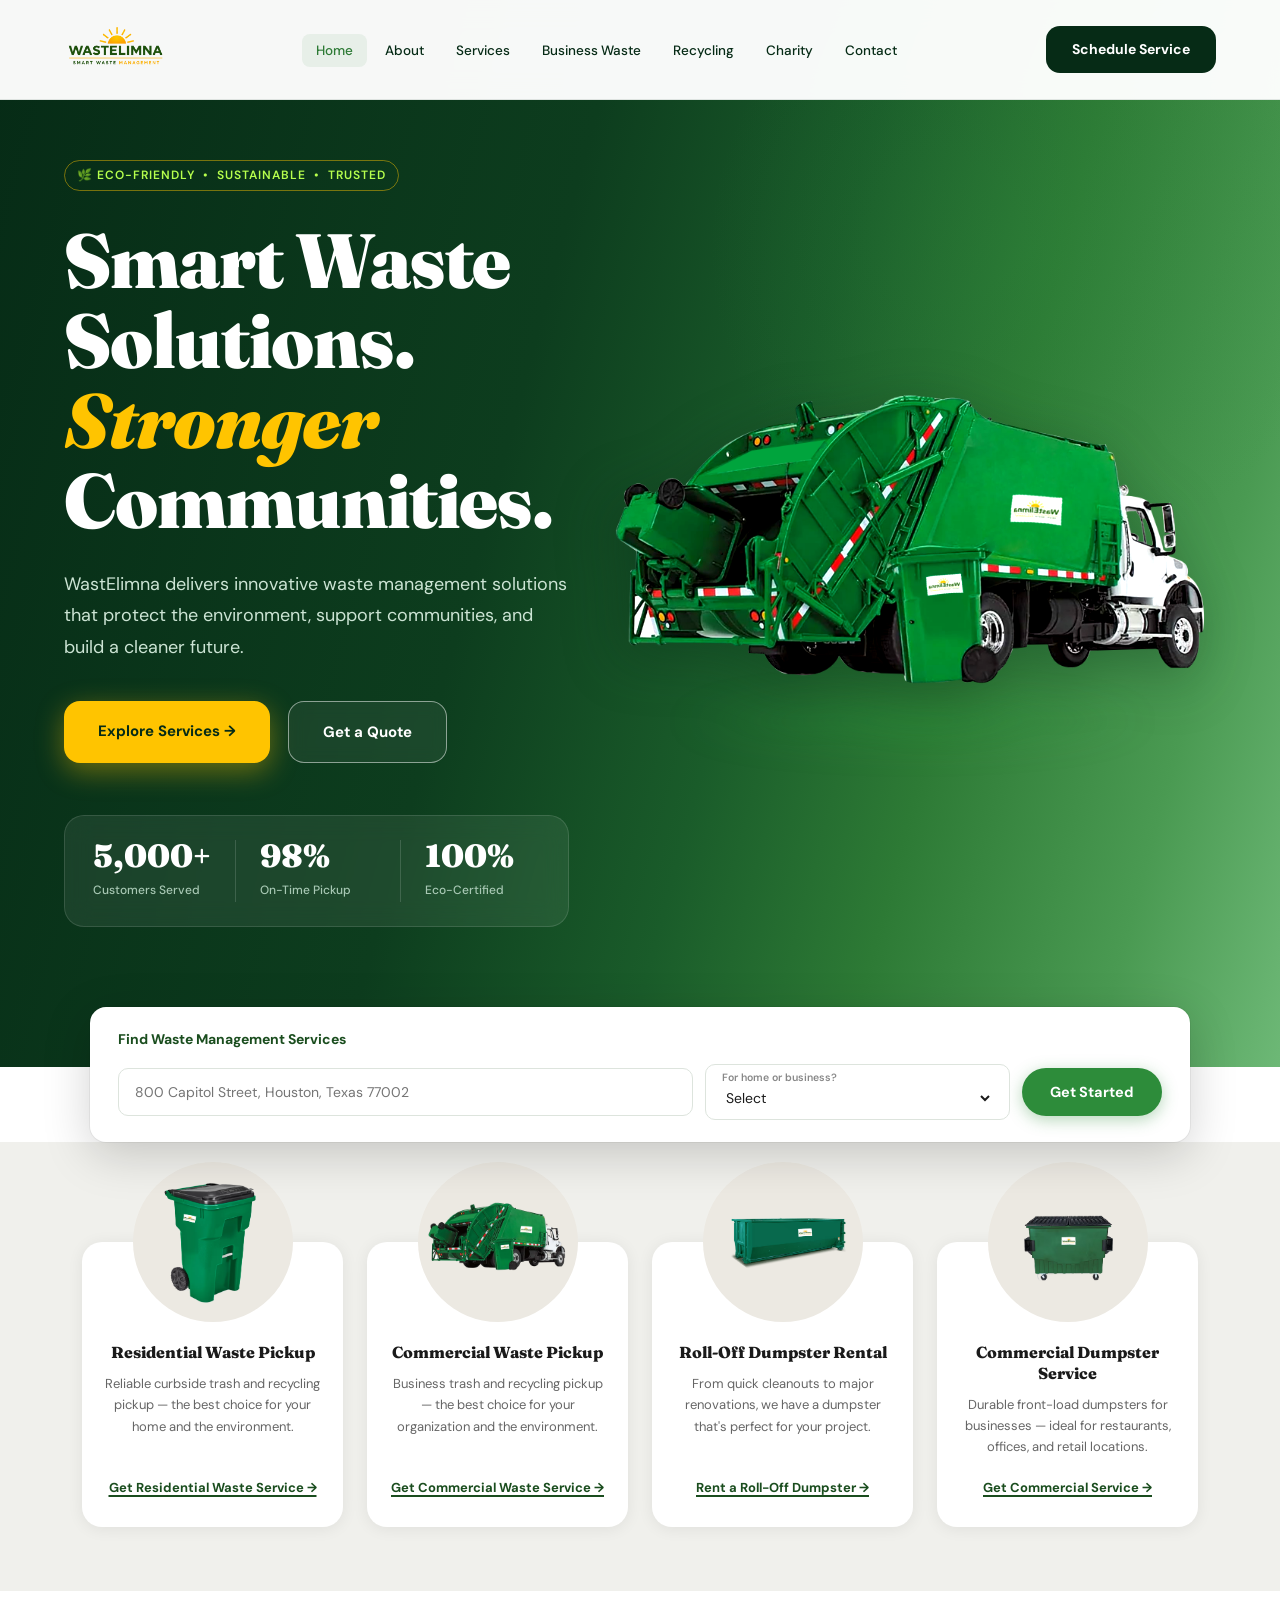
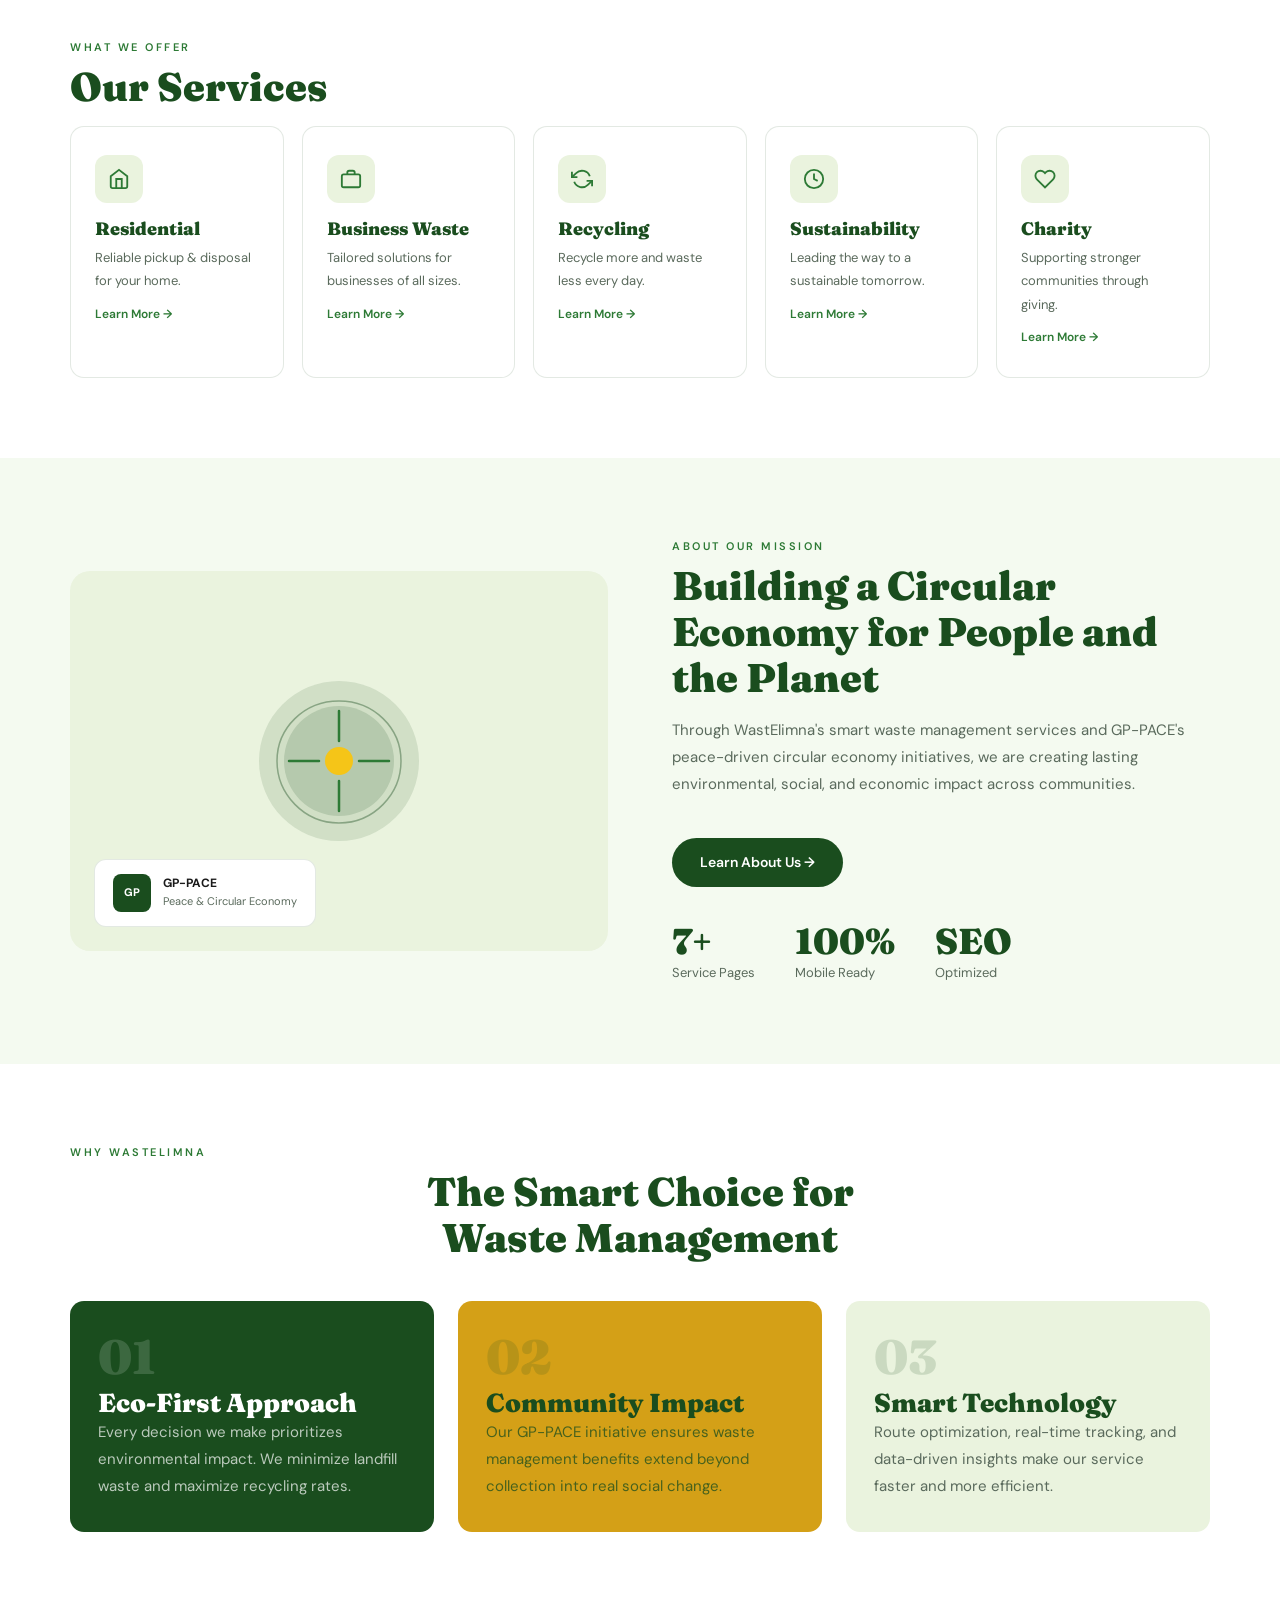
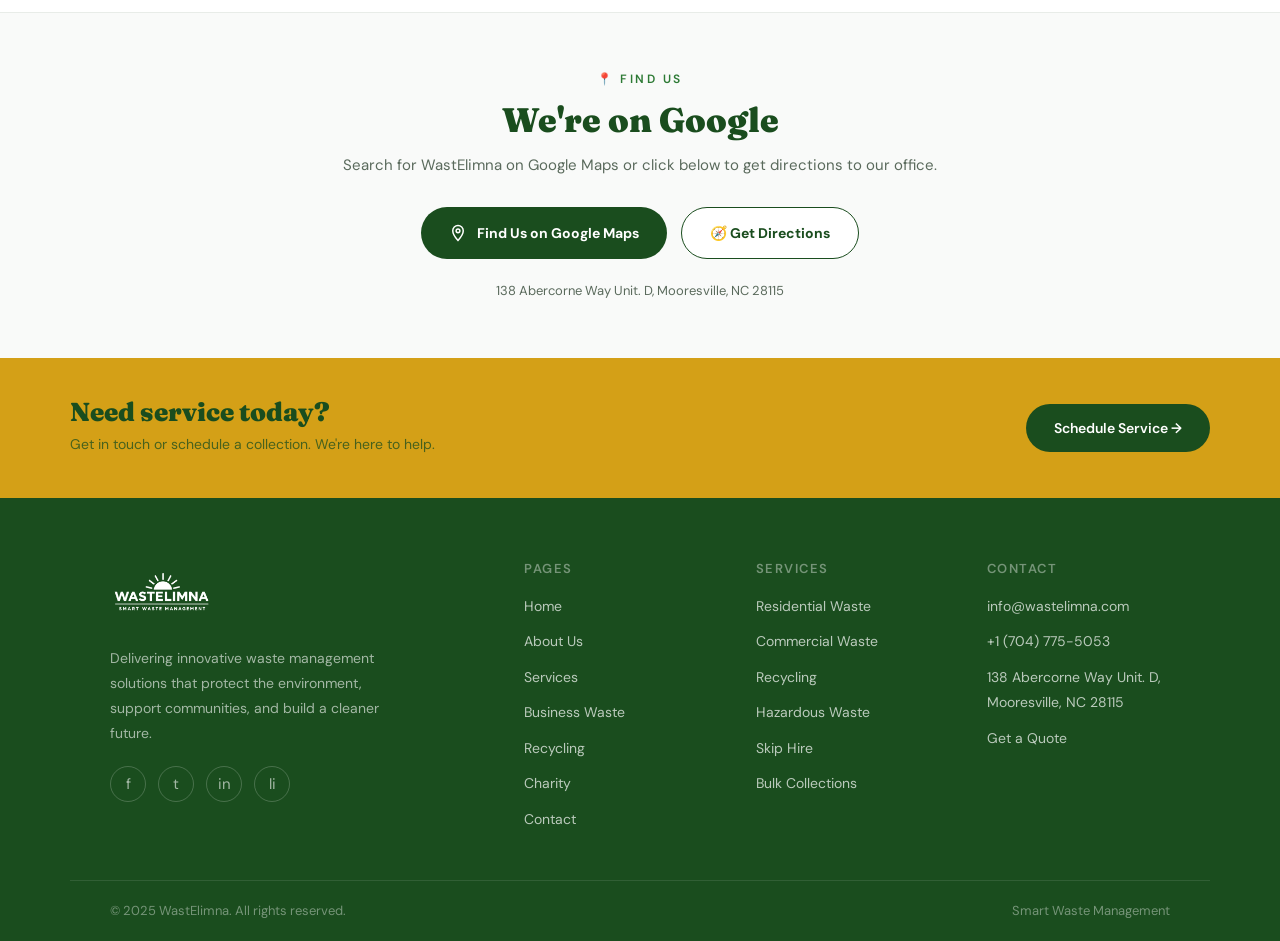
==== index.html @ a1548065 "Initial WastElimna website" ====
<!DOCTYPE html>
<html lang="en">
<head>
  <meta charset="UTF-8"/>
  <meta name="viewport" content="width=device-width, initial-scale=1.0"/>
  <title>WastElimna – Smart Waste Management | Mooresville, NC</title>
  <meta name="description" content="WastElimna provides professional waste management services in Mooresville, NC — residential pickup, commercial dumpsters, roll-off rentals, and recycling. Call +1 (704) 775-5053."/>
  <meta name="keywords" content="waste management Mooresville NC, dumpster rental Mooresville, recycling services NC, commercial waste pickup, WastElimna"/>
  <meta name="robots" content="index, follow"/>
  <link rel="canonical" href="https://wastelimna-usa.com/"/>

  <!-- Open Graph (Google + social sharing) -->
  <meta property="og:title" content="WastElimna – Smart Waste Management | Mooresville, NC"/>
  <meta property="og:description" content="Professional waste management, dumpster rental, and recycling services in Mooresville, NC. Contact us at +1 (704) 775-5053."/>
  <meta property="og:url" content="https://wastelimna-usa.com/"/>
  <meta property="og:type" content="website"/>
  <meta property="og:image" content="https://wastelimna-usa.com/WE.png"/>

  <!-- Local Business Structured Data -->
  <script type="application/ld+json">
  {
    "@context": "https://schema.org",
    "@type": "LocalBusiness",
    "name": "WastElimna",
    "description": "Smart waste management services including residential pickup, commercial dumpsters, roll-off rentals, and recycling in Mooresville, NC.",
    "url": "https://wastelimna-usa.com",
    "logo": "https://wastelimna-usa.com/WE.png",
    "image": "https://wastelimna-usa.com/WE.png",
    "telephone": "+17047755053",
    "email": "info@wastelimna.com",
    "address": {
      "@type": "PostalAddress",
      "streetAddress": "138 Abercorne Way Unit D",
      "addressLocality": "Mooresville",
      "addressRegion": "NC",
      "postalCode": "28115",
      "addressCountry": "US"
    },
    "geo": {
      "@type": "GeoCoordinates",
      "latitude": 35.5751,
      "longitude": -80.8673
    },
    "openingHoursSpecification": [
      { "@type": "OpeningHoursSpecification", "dayOfWeek": ["Monday","Tuesday","Wednesday","Thursday","Friday"], "opens": "08:00", "closes": "18:00" },
      { "@type": "OpeningHoursSpecification", "dayOfWeek": "Saturday", "opens": "09:00", "closes": "14:00" }
    ],
    "sameAs": [
      "https://wastelimna-usa.com"
    ]
  }
  </script>

  <link rel="icon" type="image/png" href="WE.png"/>
  <link rel="stylesheet" href="css/style.css"/>
  <link rel="preconnect" href="https://fonts.googleapis.com"/>
  <style>
    .services-grid { display: grid; grid-template-columns: repeat(5,1fr); gap: 18px; }
    .mission-img { background: var(--green-light); border-radius: 20px; min-height: 380px; display: flex; align-items: center; justify-content: center; position: relative; overflow: hidden; }
    .gp-badge { position: absolute; bottom: 24px; left: 24px; background: #fff; border: 1px solid var(--border); border-radius: 12px; padding: 14px 18px; display: flex; align-items: center; gap: 12px; }
    .gp-logo { width: 38px; height: 38px; background: var(--green); border-radius: 8px; display: flex; align-items: center; justify-content: center; color: #fff; font-size: 11px; font-weight: 800; }
    .why-grid { display: grid; grid-template-columns: repeat(3,1fr); gap: 24px; }
    .why-card { padding: 32px 28px; border-radius: var(--radius); }
    .why-card:nth-child(1) { background: var(--green); }
    .why-card:nth-child(2) { background: #d4a017; }
    .why-card:nth-child(3) { background: var(--green-light); }
    .why-card:nth-child(1) h3 { color: #fff; }
    .why-card:nth-child(1) p { color: rgba(255,255,255,0.7); }
    .why-card:nth-child(2) h3 { color: var(--green); }
    .why-card:nth-child(2) p { color: var(--green); opacity: 0.75; }
    .why-card:nth-child(3) h3 { color: var(--green); }
    .why-num { font-family: 'Fraunces', serif; font-size: 48px; font-weight: 900; opacity: 0.15; line-height: 1; margin-bottom: 8px; }
    .why-card:nth-child(1) .why-num { color: #fff; }
    .why-card:nth-child(2) .why-num { color: var(--green); }
    .why-card:nth-child(3) .why-num { color: var(--green); }
    @media(max-width:900px){ .services-grid{grid-template-columns:1fr 1fr} .why-grid{grid-template-columns:1fr} }

    /* ── Service Cards ── */
    .svc-carousel-section { background:#f0f0ec; padding: 100px 0 64px; }
    .svc-grid-wrap {
      display: grid;
      grid-template-columns: repeat(4, 1fr);
      gap: 24px;
      max-width: 1180px;
      margin: 0 auto;
      padding: 0 32px;
    }

    /* Card */
    .svc-card {
      background: #fff;
      border-radius: 20px;
      padding: 0 0 28px;
      box-shadow: 0 2px 16px rgba(0,0,0,0.07);
      display: flex; flex-direction: column; align-items: center;
      text-align: center;
      overflow: visible;
      position: relative;
      transition: transform .25s, box-shadow .25s;
    }
    .svc-card:hover {
      transform: translateY(-6px);
      box-shadow: 0 12px 36px rgba(0,0,0,0.12);
    }

    /* Beige circle — floats above the card */
    .svc-img-circle {
      width: 160px; height: 160px;
      border-radius: 50%;
      background: #ece9e2;
      display: flex; align-items: center; justify-content: center;
      margin: -80px auto 20px;
      flex-shrink: 0;
      overflow: hidden;
      position: relative;
      z-index: 2;
    }
    .svc-img-circle img {
      width: 88%; height: 88%;
      object-fit: contain;
    }

    /* Card text */
    .svc-card h3 {
      font-size: 16px; font-weight: 800;
      color: #1a1a1a;
      margin: 0 20px 10px;
      line-height: 1.3;
    }
    .svc-card p {
      font-size: 13px; color: #666;
      line-height: 1.65; margin: 0 20px 20px;
      flex: 1;
    }
    .svc-link {
      font-size: 13px; font-weight: 700;
      color: var(--green);
      text-decoration: underline;
      text-underline-offset: 3px;
      text-decoration-thickness: 1.5px;
    }
    .svc-link:hover { color: var(--green-mid); }

    @media(max-width:1024px){
      .svc-grid-wrap { grid-template-columns: repeat(2,1fr); }
    }
    @media(max-width:600px){
      .svc-grid-wrap {
        grid-template-columns: 1fr;
        padding: 0 16px;
        gap: 100px;        /* extra gap so circles don't overlap card above */
      }
      .svc-carousel-section { padding: 120px 0 64px; }
    }
  </style>
</head>
<body>

<div id="nav-placeholder"></div>

<!-- HERO -->
<section class="hero">

  <div class="hero-content">

    <!-- LEFT: text -->
    <div class="hero-text">
      <span class="badge">🌿 ECO-FRIENDLY &nbsp;•&nbsp; SUSTAINABLE &nbsp;•&nbsp; TRUSTED</span>

      <h1>
        Smart Waste<br>
        Solutions.<br>
        <span>Stronger</span><br>
        Communities.
      </h1>

      <p>WastElimna delivers innovative waste management solutions that protect the environment, support communities, and build a cleaner future.</p>

      <div class="hero-cta-btns">
        <a href="pages/services.html" class="hbtn hbtn-primary">Explore Services →</a>
        <a href="pages/contact.html" class="hbtn hbtn-secondary">Get a Quote</a>
      </div>

      <div class="stats">
        <div>
          <strong>5,000+</strong>
          <small>Customers Served</small>
        </div>
        <div>
          <strong>98%</strong>
          <small>On-Time Pickup</small>
        </div>
        <div>
          <strong>100%</strong>
          <small>Eco-Certified</small>
        </div>
      </div>
    </div>

    <!-- RIGHT: truck -->
    <div class="hero-image">
      <img src="images/orginalwast.png" alt="WastElimna Garbage Truck"/>
    </div>

  </div>

</section>

<!-- Find Services Bar — outside hero so it's never clipped -->
<div class="find-bar-wrap">
  <div class="find-bar">
    <p class="find-bar-title">Find Waste Management Services</p>
    <form class="find-bar-form" onsubmit="location.href='pages/contact.html';return false;">
      <input type="text" placeholder="800 Capitol Street, Houston, Texas 77002" class="find-bar-input"/>
      <div class="find-bar-select-wrap">
        <label class="find-bar-label">For home or business?</label>
        <select class="find-bar-select">
          <option value="">Select</option>
          <option>Residential Home</option>
          <option>Small Business</option>
          <option>Commercial / Industrial</option>
        </select>
      </div>
      <button type="submit" class="find-bar-btn">Get Started</button>
    </form>
  </div>
</div>

<!-- SERVICE CARDS -->
<section class="svc-carousel-section">
  <div class="svc-grid-wrap">

    <div class="svc-card">
      <div class="svc-img-circle">
        <img src="images/cart.png" alt="Residential Waste Cart"/>
      </div>
      <h3>Residential Waste Pickup</h3>
      <p>Reliable curbside trash and recycling pickup — the best choice for your home and the environment.</p>
      <a href="pages/services.html" class="svc-link">Get Residential Waste Service →</a>
    </div>

    <div class="svc-card">
      <div class="svc-img-circle">
        <img src="images/orginalwast.png" alt="Commercial Waste Truck"/>
      </div>
      <h3>Commercial Waste Pickup</h3>
      <p>Business trash and recycling pickup — the best choice for your organization and the environment.</p>
      <a href="pages/business.html" class="svc-link">Get Commercial Waste Service →</a>
    </div>

    <div class="svc-card">
      <div class="svc-img-circle">
        <img src="images/rolloff.png" alt="Roll-Off Dumpster"/>
      </div>
      <h3>Roll-Off Dumpster Rental</h3>
      <p>From quick cleanouts to major renovations, we have a dumpster that's perfect for your project.</p>
      <a href="pages/services.html" class="svc-link">Rent a Roll-Off Dumpster →</a>
    </div>

    <div class="svc-card">
      <div class="svc-img-circle">
        <img src="images/bin.png" alt="Commercial Dumpster"/>
      </div>
      <h3>Commercial Dumpster Service</h3>
      <p>Durable front-load dumpsters for businesses — ideal for restaurants, offices, and retail locations.</p>
      <a href="pages/business.html" class="svc-link">Get Commercial Service →</a>
    </div>

  </div>
</section>

<!-- SERVICES -->
<section class="section" style="padding-top:0;margin-top:48px">
  <div class="container">
    <span class="section-tag">What we offer</span>
    <h2 class="section-title">Our Services</h2>
    <div class="services-grid">
      <a href="pages/services.html" class="card fade-up" style="text-decoration:none;color:inherit">
        <div class="card-icon">
          <svg width="22" height="22" fill="none" stroke="currentColor" stroke-width="2" viewBox="0 0 24 24"><path d="M3 9l9-7 9 7v11a2 2 0 01-2 2H5a2 2 0 01-2-2z"/><path d="M9 22V12h6v10"/></svg>
        </div>
        <h4 style="color:var(--green);margin-bottom:6px">Residential</h4>
        <p style="font-size:13px">Reliable pickup & disposal for your home.</p>
        <span style="font-size:12px;font-weight:600;color:var(--green-mid);margin-top:12px;display:inline-block">Learn More →</span>
      </a>
      <a href="pages/business.html" class="card fade-up" style="text-decoration:none;color:inherit">
        <div class="card-icon">
          <svg width="22" height="22" fill="none" stroke="currentColor" stroke-width="2" viewBox="0 0 24 24"><rect x="2" y="7" width="20" height="14" rx="2"/><path d="M16 7V5a2 2 0 00-2-2h-4a2 2 0 00-2 2v2"/></svg>
        </div>
        <h4 style="color:var(--green);margin-bottom:6px">Business Waste</h4>
        <p style="font-size:13px">Tailored solutions for businesses of all sizes.</p>
        <span style="font-size:12px;font-weight:600;color:var(--green-mid);margin-top:12px;display:inline-block">Learn More →</span>
      </a>
      <a href="pages/recycling.html" class="card fade-up" style="text-decoration:none;color:inherit">
        <div class="card-icon">
          <svg width="22" height="22" fill="none" stroke="currentColor" stroke-width="2" viewBox="0 0 24 24"><polyline points="1 4 1 10 7 10"/><polyline points="23 20 23 14 17 14"/><path d="M20.49 9A9 9 0 005.64 5.64L1 10m22 4l-4.64 4.36A9 9 0 013.51 15"/></svg>
        </div>
        <h4 style="color:var(--green);margin-bottom:6px">Recycling</h4>
        <p style="font-size:13px">Recycle more and waste less every day.</p>
        <span style="font-size:12px;font-weight:600;color:var(--green-mid);margin-top:12px;display:inline-block">Learn More →</span>
      </a>
      <a href="pages/services.html" class="card fade-up" style="text-decoration:none;color:inherit">
        <div class="card-icon">
          <svg width="22" height="22" fill="none" stroke="currentColor" stroke-width="2" viewBox="0 0 24 24"><path d="M12 2a10 10 0 100 20A10 10 0 0012 2z"/><path d="M12 6v6l4 2"/></svg>
        </div>
        <h4 style="color:var(--green);margin-bottom:6px">Sustainability</h4>
        <p style="font-size:13px">Leading the way to a sustainable tomorrow.</p>
        <span style="font-size:12px;font-weight:600;color:var(--green-mid);margin-top:12px;display:inline-block">Learn More →</span>
      </a>
      <a href="pages/charity.html" class="card fade-up" style="text-decoration:none;color:inherit">
        <div class="card-icon">
          <svg width="22" height="22" fill="none" stroke="currentColor" stroke-width="2" viewBox="0 0 24 24"><path d="M20.84 4.61a5.5 5.5 0 00-7.78 0L12 5.67l-1.06-1.06a5.5 5.5 0 00-7.78 7.78l1.06 1.06L12 21.23l7.78-7.78 1.06-1.06a5.5 5.5 0 000-7.78z"/></svg>
        </div>
        <h4 style="color:var(--green);margin-bottom:6px">Charity</h4>
        <p style="font-size:13px">Supporting stronger communities through giving.</p>
        <span style="font-size:12px;font-weight:600;color:var(--green-mid);margin-top:12px;display:inline-block">Learn More →</span>
      </a>
    </div>
  </div>
</section>

<!-- MISSION -->
<section class="section" style="background:var(--green-pale)">
  <div class="container">
    <div class="grid-split">
      <div class="mission-img">
        <svg width="200" height="200" viewBox="0 0 200 200" fill="none">
          <circle cx="100" cy="100" r="80" fill="#1a4d1e" opacity="0.12"/>
          <circle cx="100" cy="100" r="55" fill="#1a4d1e" opacity="0.15"/>
          <path d="M100 40 C65 40 38 67 38 100 C38 133 65 162 100 162 C135 162 162 133 162 100 C162 67 135 40 100 40Z" fill="none" stroke="#1a4d1e" stroke-width="1.5" opacity="0.4"/>
          <circle cx="100" cy="100" r="14" fill="#f5c518"/>
          <path d="M100 50 L100 80 M100 120 L100 150 M50 100 L80 100 M120 100 L150 100" stroke="#2d7a35" stroke-width="2.5" stroke-linecap="round"/>
        </svg>
        <div class="gp-badge">
          <div class="gp-logo">GP</div>
          <div>
            <div style="font-size:12px;font-weight:700;color:var(--text)">GP-PACE</div>
            <div style="font-size:11px;color:var(--muted)">Peace & Circular Economy</div>
          </div>
        </div>
      </div>
      <div>
        <span class="section-tag">About our mission</span>
        <h2 class="section-title">Building a Circular Economy for People and the Planet</h2>
        <p class="section-desc">Through WastElimna's smart waste management services and GP-PACE's peace-driven circular economy initiatives, we are creating lasting environmental, social, and economic impact across communities.</p>
        <a href="pages/about.html" class="btn btn-dark">Learn About Us →</a>
        <div class="stats-row" style="margin-top:36px">
          <div class="stat-item"><div class="stat-num">7+</div><div class="stat-label">Service Pages</div></div>
          <div class="stat-item"><div class="stat-num">100%</div><div class="stat-label">Mobile Ready</div></div>
          <div class="stat-item"><div class="stat-num">SEO</div><div class="stat-label">Optimized</div></div>
        </div>
      </div>
    </div>
  </div>
</section>

<!-- WHY CHOOSE US -->
<section class="section">
  <div class="container">
    <span class="section-tag">Why WastElimna</span>
    <h2 class="section-title text-center" style="text-align:center;margin-bottom:40px">The Smart Choice for<br>Waste Management</h2>
    <div class="why-grid">
      <div class="why-card fade-up">
        <div class="why-num">01</div>
        <h3>Eco-First Approach</h3>
        <p>Every decision we make prioritizes environmental impact. We minimize landfill waste and maximize recycling rates.</p>
      </div>
      <div class="why-card fade-up">
        <div class="why-num">02</div>
        <h3>Community Impact</h3>
        <p>Our GP-PACE initiative ensures waste management benefits extend beyond collection into real social change.</p>
      </div>
      <div class="why-card fade-up">
        <div class="why-num">03</div>
        <h3>Smart Technology</h3>
        <p>Route optimization, real-time tracking, and data-driven insights make our service faster and more efficient.</p>
      </div>
    </div>
  </div>
</section>

<!-- ── Find Us on Google ── -->
<section style="background:#f9faf9;padding:56px 5%;text-align:center;border-top:1px solid rgba(26,77,30,0.08)">
  <div style="max-width:640px;margin:0 auto">
    <p style="font-size:12px;letter-spacing:2.5px;font-weight:600;color:#2d7a35;text-transform:uppercase;margin-bottom:10px">📍 Find Us</p>
    <h2 style="font-family:'Fraunces',serif;font-size:clamp(24px,4vw,34px);color:#1a4d1e;margin-bottom:12px">We're on Google</h2>
    <p style="font-size:15px;color:#5a6a5c;margin-bottom:28px">Search for WastElimna on Google Maps or click below to get directions to our office.</p>
    <div style="display:flex;gap:14px;justify-content:center;flex-wrap:wrap">
      <a href="https://www.google.com/maps/search/WastElimna+Mooresville+NC" target="_blank" rel="noopener"
         style="display:inline-flex;align-items:center;gap:10px;background:#1a4d1e;color:#fff;padding:14px 28px;border-radius:40px;font-size:14px;font-weight:700;text-decoration:none;transition:background 0.2s"
         onmouseover="this.style.background='#2d7a35'" onmouseout="this.style.background='#1a4d1e'">
        <svg width="18" height="18" viewBox="0 0 24 24" fill="none" stroke="currentColor" stroke-width="2"><path d="M12 2C8.13 2 5 5.13 5 9c0 5.25 7 13 7 13s7-7.75 7-13c0-3.87-3.13-7-7-7z"/><circle cx="12" cy="9" r="2.5"/></svg>
        Find Us on Google Maps
      </a>
      <a href="https://www.google.com/maps/dir/?api=1&destination=138+Abercorne+Way+Unit+D,+Mooresville,+NC+28115" target="_blank" rel="noopener"
         style="display:inline-flex;align-items:center;gap:10px;background:#fff;color:#1a4d1e;padding:14px 28px;border-radius:40px;font-size:14px;font-weight:700;text-decoration:none;border:1.5px solid #1a4d1e;transition:background 0.2s"
         onmouseover="this.style.background='#f0f7f0'" onmouseout="this.style.background='#fff'">
        🧭 Get Directions
      </a>
    </div>
    <p style="font-size:13px;color:#5a6a5c;margin-top:20px">138 Abercorne Way Unit. D, Mooresville, NC 28115</p>
  </div>
</section>

<div id="footer-placeholder"></div>
<script src="js/components.js"></script>
<script src="js/main.js"></script>
</body>
</html>
---- css/style.css ----
@import url('https://fonts.googleapis.com/css2?family=Fraunces:ital,wght@0,700;0,900;1,700&family=DM+Sans:wght@400;500;600&display=swap');

*, *::before, *::after { box-sizing: border-box; margin: 0; padding: 0; }

:root {
  --green: #1a4d1e;
  --green-mid: #2d7a35;
  --green-light: #eaf3de;
  --green-pale: #f4faf0;
  --yellow: #f5c518;
  --yellow-light: #faeeda;
  --yellow-dark: #c49a0e;
  --white: #ffffff;
  --text: #1a1a1a;
  --muted: #5a6a5c;
  --border: rgba(26,77,30,0.12);
  --radius: 14px;
  --radius-sm: 8px;
  --radius-pill: 40px;
  --shadow: 0 4px 24px rgba(26,77,30,0.10);
  --shadow-lg: 0 12px 48px rgba(26,77,30,0.15);
}

html { scroll-behavior: smooth; }
body { font-family: 'DM Sans', sans-serif; color: var(--text); background: #fff; line-height: 1.6; }

a { text-decoration: none; color: inherit; }
img { max-width: 100%; display: block; }
button { cursor: pointer; font-family: 'DM Sans', sans-serif; }

/* ─── TYPOGRAPHY ─── */
h1, h2, h3, h4 { font-family: 'Fraunces', serif; font-weight: 900; line-height: 1.15; }
h1 { font-size: clamp(36px, 5vw, 56px); }
h2 { font-size: clamp(28px, 4vw, 40px); }
h3 { font-size: clamp(20px, 3vw, 26px); }
h4 { font-size: 18px; }
p { font-size: 15px; line-height: 1.8; color: var(--muted); }

/* ─── BUTTONS ─── */
.btn { display: inline-flex; align-items: center; gap: 8px; padding: 13px 28px; border-radius: var(--radius-pill); font-size: 14px; font-weight: 600; border: none; transition: all 0.2s; }
.btn-primary { background: var(--yellow); color: var(--green); }
.btn-primary:hover { background: var(--yellow-dark); transform: translateY(-1px); }
.btn-dark { background: var(--green); color: #fff; }
.btn-dark:hover { background: #255228; transform: translateY(-1px); }
.btn-outline { background: transparent; color: #fff; border: 1.5px solid rgba(255,255,255,0.45); }
.btn-outline:hover { background: rgba(255,255,255,0.1); }
.btn-outline-green { background: transparent; color: var(--green); border: 1.5px solid var(--green); }
.btn-outline-green:hover { background: var(--green); color: #fff; }

/* ─── NAVIGATION ─── */
.navbar { position: absolute; top: 0; left: 0; right: 0; z-index: 100; background: rgba(255,255,255,0.97); backdrop-filter: blur(14px); border-bottom: 1px solid rgba(6,43,22,0.10); padding: 0 5%; display: flex; align-items: center; justify-content: space-between; height: 100px; }
.navbar .nav-links a { color: #062b16; }
.navbar .nav-links a:hover, .navbar .nav-links a.active { color: #2d7a35; background: rgba(45,122,53,0.08); }
.navbar .nav-cta { background: #062b16; color: #ffffff; padding: 12px 26px; font-size: 14px; font-weight: 700; border-radius: 14px; }
.nav-logo { display: flex; align-items: center; gap: 10px; }
.nav-logo svg { width: 40px; height: 40px; }
.nav-logo-text { display: flex; flex-direction: column; }
.nav-logo-text span:first-child { font-family: 'Fraunces', serif; font-size: 22px; font-weight: 900; color: var(--green); line-height: 1; }
.nav-logo-text span:last-child { font-size: 9px; letter-spacing: 2.5px; color: var(--green-mid); font-weight: 600; }
.nav-links { display: flex; align-items: center; gap: 4px; list-style: none; }
.nav-links a { padding: 8px 14px; border-radius: var(--radius-sm); font-size: 13.5px; font-weight: 500; color: var(--muted); transition: all 0.2s; }
.nav-links a:hover, .nav-links a.active { color: var(--green); background: var(--green-light); }
.nav-cta { background: var(--green); color: #fff; padding: 10px 22px; border-radius: var(--radius-pill); font-size: 13px; font-weight: 600; border: none; transition: all 0.2s; }
.nav-cta:hover { background: #255228; }
/* ─── HAMBURGER BUTTON ─── */
.hamburger {
  display: none;
  flex-direction: column;
  justify-content: center;
  gap: 5px;
  width: 44px;
  height: 44px;
  background: rgba(6,43,22,0.08);
  border: 1.5px solid rgba(6,43,22,0.20);
  border-radius: 10px;
  padding: 0 10px;
  cursor: pointer;
  transition: background 0.2s;
  z-index: 201;
  position: relative;
}
.hamburger:hover { background: rgba(6,43,22,0.15); }
.ham-bar {
  display: block;
  width: 100%;
  height: 2px;
  background: #062b16;
  border-radius: 2px;
  transition: transform 0.35s cubic-bezier(.77,0,.175,1), opacity 0.2s;
  transform-origin: center;
}
/* Animated X on open */
.hamburger.is-open .ham-bar:nth-child(1) { transform: translateY(7px) rotate(45deg); }
.hamburger.is-open .ham-bar:nth-child(2) { opacity: 0; transform: scaleX(0); }
.hamburger.is-open .ham-bar:nth-child(3) { transform: translateY(-7px) rotate(-45deg); }

/* ─── MOBILE DRAWER ─── */
.mobile-drawer {
  position: fixed;
  top: 0; right: 0;
  width: min(340px, 85vw);
  height: 100vh;
  background: #ffffff;
  z-index: 200;
  transform: translateX(100%);
  transition: transform 0.38s cubic-bezier(.77,0,.175,1);
  display: flex;
  flex-direction: column;
  overflow-y: auto;
}
.mobile-drawer.is-open { transform: translateX(0); }

.mobile-drawer-inner { padding: 28px 28px 40px; display: flex; flex-direction: column; gap: 0; min-height: 100%; }
.mobile-drawer-logo { padding-bottom: 16px; margin-bottom: 8px; }

.mobile-nav-links { list-style: none; padding: 8px 0; flex: 1; }
.mobile-nav-links li { border-bottom: none; }
.mobile-nav-links a {
  display: flex;
  align-items: center;
  padding: 13px 4px;
  font-size: 16px;
  font-weight: 600;
  color: #062b16;
  text-decoration: none;
  transition: color 0.2s, padding-left 0.2s;
  font-family: 'DM Sans', sans-serif;
}
.mobile-nav-links a:hover { color: #2d7a35; padding-left: 8px; }
.mobile-nav-links a, .mobile-nav-links a:visited, .mobile-nav-links a:active { text-decoration: none; }

.mobile-cta {
  display: block;
  margin: 24px 0 0;
  padding: 16px;
  background: #ffc400;
  color: #062b16;
  font-weight: 700;
  font-size: 15px;
  border-radius: 12px;
  text-align: center;
  letter-spacing: 0.3px;
  transition: background 0.2s, transform 0.2s;
}
.mobile-cta:hover { background: #ffcf2e; transform: translateY(-1px); }

.mobile-drawer-contact {
  margin-top: 24px;
  padding-top: 20px;
  border-top: 1px solid rgba(6,43,22,0.12);
  display: flex;
  flex-direction: column;
  gap: 10px;
}
.mobile-drawer-contact a {
  font-size: 13.5px;
  color: rgba(6,43,22,0.6);
  font-family: 'DM Sans', sans-serif;
  transition: color 0.2s;
}
.mobile-drawer-contact a:hover { color: #2d7a35; }

/* ─── MOBILE OVERLAY ─── */
.mobile-overlay {
  position: fixed;
  inset: 0;
  background: rgba(0,0,0,0.55);
  backdrop-filter: blur(2px);
  z-index: 199;
  opacity: 0;
  pointer-events: none;
  transition: opacity 0.35s ease;
}
.mobile-overlay.is-open { opacity: 1; pointer-events: auto; }

/* ─── SECTION HELPERS ─── */
.section { padding: 80px 40px; }
.section-sm { padding: 56px 40px; }
.container { max-width: 1140px; margin: 0 auto; }
.section-tag { font-size: 11px; letter-spacing: 2.5px; font-weight: 600; color: var(--green-mid); text-transform: uppercase; margin-bottom: 8px; display: block; }
.section-title { color: var(--green); margin-bottom: 16px; }
.section-desc { max-width: 560px; margin-bottom: 40px; }
.text-center { text-align: center; }
.text-center .section-desc { margin: 0 auto 40px; }

/* ══════════════════════════════════════════
   HERO  —  Full-viewport enterprise layout
   ══════════════════════════════════════════ */

.hero {
  min-height: 100vh;
  position: relative;
  padding: 160px 5% 140px;
  background: linear-gradient(105deg,
    #062b16 0%,
    #0d3d1e 40%,
    #1a5c2a 58%,
    #2d7a35 72%,
    #4a9a52 88%,
    #6db876 100%);
  overflow: hidden;
}

/* decorative radial glow top-right */
.hero::before {
  content: '';
  position: absolute;
  top: -100px; right: -100px;
  width: 700px; height: 700px;
  border-radius: 50%;
  background: radial-gradient(circle, rgba(45,140,60,0.22) 0%, transparent 65%);
  pointer-events: none;
}

.hero-content {
  display: grid;
  grid-template-columns: 1fr 1.2fr;
  align-items: center;
  gap: 40px;
  max-width: 1300px;
  margin: 0 auto;
}

/* ── Badge ── */
.badge {
  display: inline-block;
  padding: 12px 22px;
  border: 1px solid rgba(255,196,0,0.45);
  border-radius: 30px;
  color: #b6ff4d;
  font-size: 13px;
  font-weight: 700;
  letter-spacing: 1px;
  margin-bottom: 30px;
}

/* ── Headline ── */
.hero h1 {
  font-family: 'Fraunces', serif;
  font-size: clamp(48px, 6vw, 78px);
  line-height: 1.04;
  font-weight: 900;
  color: #ffffff;
  margin-bottom: 28px;
  letter-spacing: -1px;
}
.hero h1 span { color: #ffc400; font-style: italic; }

/* ── Description ── */
.hero-text > p {
  max-width: 520px;
  font-size: 18px;
  line-height: 1.75;
  color: #cce4d4;
  margin-bottom: 38px;
}

/* ── CTA Buttons ── */
.hero-cta-btns { display: flex; gap: 18px; margin-bottom: 52px; flex-wrap: wrap; }

.hbtn {
  padding: 18px 34px;
  border-radius: 16px;
  text-decoration: none;
  font-size: 15px;
  font-weight: 700;
  transition: all .2s;
  display: inline-block;
}
.hbtn-primary {
  background: #ffc400;
  color: #062b16;
  box-shadow: 0 8px 28px rgba(255,196,0,0.4);
}
.hbtn-primary:hover { background: #e6b000; transform: translateY(-2px); box-shadow: 0 14px 36px rgba(255,196,0,0.55); }
.hbtn-secondary {
  border: 1.5px solid rgba(255,255,255,0.5);
  color: #fff;
  background: rgba(255,255,255,0.06);
  backdrop-filter: blur(8px);
}
.hbtn-secondary:hover { background: rgba(255,255,255,0.13); border-color: #fff; }

/* ── Stats glass card ── */
.stats {
  display: flex;
  gap: 0;
  background: rgba(255,255,255,0.07);
  border: 1px solid rgba(255,255,255,0.12);
  padding: 24px 28px;
  border-radius: 20px;
  max-width: 560px;
  backdrop-filter: blur(12px);
}
.stats div {
  flex: 1;
  border-right: 1px solid rgba(255,255,255,0.15);
  padding: 0 24px 0 0;
  margin-right: 24px;
}
.stats div:last-child { border-right: none; padding-right: 0; margin-right: 0; }
.stats strong {
  display: block;
  font-family: 'Fraunces', serif;
  font-size: 32px;
  font-weight: 900;
  color: #fff;
  line-height: 1;
  margin-bottom: 4px;
}
.stats small { font-size: 12px; color: #a8c8b4; font-weight: 500; }

/* ── Truck image ── */
.hero-image {
  display: flex;
  align-items: flex-end;
  justify-content: center;
  position: relative;
}
.hero-image img {
  width: 100%;
  max-width: 900px;
  filter:
    brightness(1.05)
    contrast(1.15)
    saturate(1.20)
    drop-shadow(-8px 12px 28px rgba(6,43,22,0.35));
  position: relative;
  z-index: 2;
  transform: translateY(20px);
}
/* subtle glow halo behind truck */
.hero-image::after {
  content: '';
  position: absolute;
  bottom: 20px; left: 10%; right: 10%; height: 60px;
  background: radial-gradient(ellipse, rgba(40,160,60,0.3) 0%, transparent 70%);
  border-radius: 50%;
  filter: blur(16px);
  z-index: 1;
}

/* ── Find Services Bar ── */
.find-bar-wrap {
  position: relative;
  z-index: 20;
  max-width: 1100px;
  width: 88%;
  margin: -60px auto 0;
}
.find-bar {
  background: #fff;
  border-radius: 16px;
  padding: 20px 28px 22px;
  box-shadow: 0 12px 48px rgba(0,0,0,0.18), 0 0 0 1px rgba(0,0,0,0.05);
}
.find-bar-title {
  font-size: 14px;
  font-weight: 700;
  color: #1a4d1e;
  margin-bottom: 12px;
}
.find-bar-form {
  display: flex;
  align-items: center;
  gap: 12px;
}
.find-bar-input {
  flex: 2;
  border: 1.5px solid #dde4dd;
  border-radius: 10px;
  padding: 14px 16px;
  font-size: 14px;
  font-family: 'DM Sans', sans-serif;
  color: #333;
  outline: none;
  transition: border-color .2s, box-shadow .2s;
  background: #fff;
  min-width: 0;
}
.find-bar-input:focus {
  border-color: #1a4d1e;
  box-shadow: 0 0 0 3px rgba(26,77,30,0.08);
}
.find-bar-select-wrap {
  flex: 1;
  position: relative;
  border: 1.5px solid #dde4dd;
  border-radius: 10px;
  padding: 8px 16px 8px;
  background: #fff;
  min-width: 0;
  transition: border-color .2s, box-shadow .2s;
}
.find-bar-select-wrap:focus-within {
  border-color: #1a4d1e;
  box-shadow: 0 0 0 3px rgba(26,77,30,0.08);
}
.find-bar-label {
  display: block;
  font-size: 10.5px;
  color: #888;
  font-weight: 600;
  margin-bottom: 2px;
  line-height: 1;
  white-space: nowrap;
}
.find-bar-select {
  width: 100%;
  border: none;
  background: transparent;
  font-size: 14px;
  font-family: 'DM Sans', sans-serif;
  color: #1a1a1a;
  outline: none;
  cursor: pointer;
  padding: 0;
  appearance: auto;
}
.find-bar-btn {
  background: #2d8c3a;
  color: #fff;
  border: none;
  border-radius: 50px;
  padding: 15px 28px;
  font-size: 14.5px;
  font-weight: 700;
  font-family: 'DM Sans', sans-serif;
  cursor: pointer;
  white-space: nowrap;
  box-shadow: 0 4px 16px rgba(45,140,58,0.35);
  transition: background .2s, transform .15s, box-shadow .2s;
  flex-shrink: 0;
}
.find-bar-btn:hover {
  background: #1a6e28;
  transform: translateY(-1px);
  box-shadow: 0 6px 22px rgba(45,140,58,0.45);
}

/* ─── SEARCH BAR ─── */
.search-wrap { background: #fff; padding: 0 40px; }
.search-bar { max-width: 1140px; margin: 0 auto; background: #fff; border: 1px solid var(--border); border-radius: var(--radius); padding: 20px 24px; box-shadow: var(--shadow); display: flex; gap: 12px; align-items: center; transform: translateY(-50%); }
.search-bar input, .search-bar select { border: 1px solid var(--border); border-radius: var(--radius-sm); padding: 11px 14px; font-size: 13.5px; font-family: 'DM Sans', sans-serif; color: var(--text); outline: none; transition: border-color 0.2s; }
.search-bar input { flex: 1; }
.search-bar input:focus, .search-bar select:focus { border-color: var(--green-mid); }
.search-bar .btn-dark { padding: 11px 24px; border-radius: var(--radius-sm); font-size: 13.5px; }

/* ─── CARDS ─── */
.card { background: #fff; border: 1px solid var(--border); border-radius: var(--radius); padding: 28px 24px; transition: all 0.25s; }
.card:hover { border-color: var(--green-mid); box-shadow: var(--shadow); transform: translateY(-3px); }
.card-icon { width: 48px; height: 48px; border-radius: 12px; background: var(--green-light); display: flex; align-items: center; justify-content: center; margin-bottom: 16px; font-size: 22px; color: var(--green-mid); }

/* ─── GRID LAYOUTS ─── */
.grid-2 { display: grid; grid-template-columns: repeat(2, 1fr); gap: 24px; }
.grid-3 { display: grid; grid-template-columns: repeat(3, 1fr); gap: 24px; }
.grid-4 { display: grid; grid-template-columns: repeat(4, 1fr); gap: 20px; }
.grid-5 { display: grid; grid-template-columns: repeat(5, 1fr); gap: 18px; }
.grid-split { display: grid; grid-template-columns: 1fr 1fr; gap: 64px; align-items: center; }

/* ─── MISSION / INFO BLOCKS ─── */
.info-block { background: var(--green-pale); border-radius: 20px; padding: 48px; }
.info-block.dark { background: var(--green); color: #fff; }
.info-block.dark h2, .info-block.dark h3 { color: #fff; }
.info-block.dark p { color: rgba(255,255,255,0.75); }

/* ─── STATS ─── */
.stats-row { display: flex; gap: 40px; margin-top: 32px; }
.stat-item .stat-num { font-family: 'Fraunces', serif; font-size: 36px; font-weight: 900; color: var(--green); line-height: 1; }
.stat-item .stat-label { font-size: 13px; color: var(--muted); margin-top: 4px; }
.info-block.dark .stat-num { color: var(--yellow); }
.info-block.dark .stat-label { color: rgba(255,255,255,0.6); }

/* ─── TAGS / BADGES ─── */
.badge { display: inline-flex; align-items: center; gap: 6px; padding: 5px 12px; border-radius: var(--radius-pill); font-size: 12px; font-weight: 600; }
.badge-green { background: var(--green-light); color: var(--green); }
.badge-yellow { background: var(--yellow-light); color: var(--yellow-dark); }
.badge-white { background: rgba(255,255,255,0.15); color: #fff; }

/* ─── PAGE HERO (inner pages) ─── */
.page-hero { background: var(--green); padding: 64px 40px; }
.page-hero-inner { max-width: 1140px; margin: 0 auto; }
.page-hero h1 { color: #fff; margin-bottom: 14px; }
.page-hero p { color: rgba(255,255,255,0.75); max-width: 560px; font-size: 16px; }
.breadcrumb { display: flex; align-items: center; gap: 8px; font-size: 13px; color: rgba(255,255,255,0.55); margin-bottom: 20px; }
.breadcrumb a { color: var(--yellow); }
.breadcrumb span { opacity: 0.5; }

/* ─── CONTACT FORM ─── */
.form-group { margin-bottom: 20px; }
.form-group label { display: block; font-size: 13px; font-weight: 600; color: var(--text); margin-bottom: 7px; }
.form-group input, .form-group select, .form-group textarea { width: 100%; border: 1px solid var(--border); border-radius: var(--radius-sm); padding: 12px 16px; font-size: 14px; font-family: 'DM Sans', sans-serif; color: var(--text); outline: none; transition: border-color 0.2s; background: #fff; }
.form-group input:focus, .form-group select:focus, .form-group textarea:focus { border-color: var(--green-mid); box-shadow: 0 0 0 3px rgba(45,122,53,0.1); }
.form-group textarea { resize: vertical; min-height: 120px; }

/* ─── MAP PLACEHOLDER ─── */
.map-placeholder { background: var(--green-light); border-radius: var(--radius); height: 320px; display: flex; align-items: center; justify-content: center; color: var(--green-mid); font-size: 14px; font-weight: 500; border: 1px solid var(--border); }

/* ─── FOOTER ─── */
.footer { background: var(--green); color: rgba(255,255,255,0.75); }
.footer-main { display: grid; grid-template-columns: 2fr 1fr 1fr 1fr; gap: 48px; max-width: 1140px; margin: 0 auto; padding: 64px 40px 48px; }
.footer-brand p { font-size: 14px; line-height: 1.8; margin-top: 16px; color: rgba(255,255,255,0.6); max-width: 280px; }
.footer-col h4 { font-family: 'DM Sans', sans-serif; font-size: 13px; font-weight: 600; letter-spacing: 1.5px; text-transform: uppercase; color: rgba(255,255,255,0.4); margin-bottom: 16px; }
.footer-col ul { list-style: none; display: flex; flex-direction: column; gap: 10px; }
.footer-col ul a { font-size: 14px; color: rgba(255,255,255,0.7); transition: color 0.2s; }
.footer-col ul a:hover { color: var(--yellow); }
.footer-bottom { border-top: 1px solid rgba(255,255,255,0.1); max-width: 1140px; margin: 0 auto; padding: 20px 40px; display: flex; justify-content: space-between; align-items: center; font-size: 13px; color: rgba(255,255,255,0.4); }
.footer-social { display: flex; gap: 12px; }
.footer-social a { width: 36px; height: 36px; border-radius: 50%; border: 1px solid rgba(255,255,255,0.2); display: flex; align-items: center; justify-content: center; color: rgba(255,255,255,0.6); font-size: 15px; transition: all 0.2s; }
.footer-social a:hover { background: var(--yellow); color: var(--green); border-color: var(--yellow); }

/* ─── FOOTER CTA STRIP ─── */
.cta-strip { background: #d4a017; padding: 40px; display: flex; align-items: center; justify-content: space-between; gap: 24px; }
.cta-strip-inner { max-width: 1140px; margin: 0 auto; width: 100%; display: flex; align-items: center; justify-content: space-between; gap: 24px; }
.cta-strip h3 { font-family: 'Fraunces', serif; font-size: 26px; color: var(--green); }
.cta-strip p { color: var(--green); opacity: 0.75; font-size: 14px; margin-top: 4px; }

/* ─── RESPONSIVE ─── */
@media (max-width: 900px) {
  .navbar { padding: 0 20px; }
  .nav-links, .nav-cta { display: none; }
  .hamburger { display: flex; }

  .hero { padding: 100px 5% 60px; }
  .hero-content { grid-template-columns: 1fr; }
  .hero-image {
    display: flex;
    justify-content: center;
    margin-top: 24px;
    order: 2;
  }
  .hero-image img {
    max-width: 100%;
    width: 90vw;
    transform: none;
  }
  .hero-text { order: 1; }
  .hero h1 { font-size: 38px; }
  .stats { flex-direction: column; gap: 16px; }
  .stats div { border-right: none; border-bottom: 1px solid rgba(255,255,255,0.15); padding: 0 0 16px; margin: 0 0 16px; }
  .stats div:last-child { border-bottom: none; padding-bottom: 0; margin-bottom: 0; }
  .quote-box { position: relative; right: auto; bottom: auto; width: 100%; margin-top: 32px; }
  .quote-box form { flex-direction: column; }
  .section, .section-sm { padding: 56px 20px; }
  .page-hero { padding: 48px 20px; }
  .grid-2, .grid-3, .grid-4, .grid-5 { grid-template-columns: 1fr; }
  .grid-split { grid-template-columns: 1fr; gap: 32px; }
  .footer-main { grid-template-columns: 1fr 1fr; gap: 32px; padding: 48px 20px 32px; }
  .footer-bottom { padding: 20px; flex-direction: column; gap: 12px; text-align: center; }
  .search-bar { flex-direction: column; }
  .search-wrap { padding: 0 20px; }
  .cta-strip { padding: 32px 20px; }
  .cta-strip-inner { flex-direction: column; text-align: center; }
  .stats-row { flex-wrap: wrap; gap: 24px; }
}
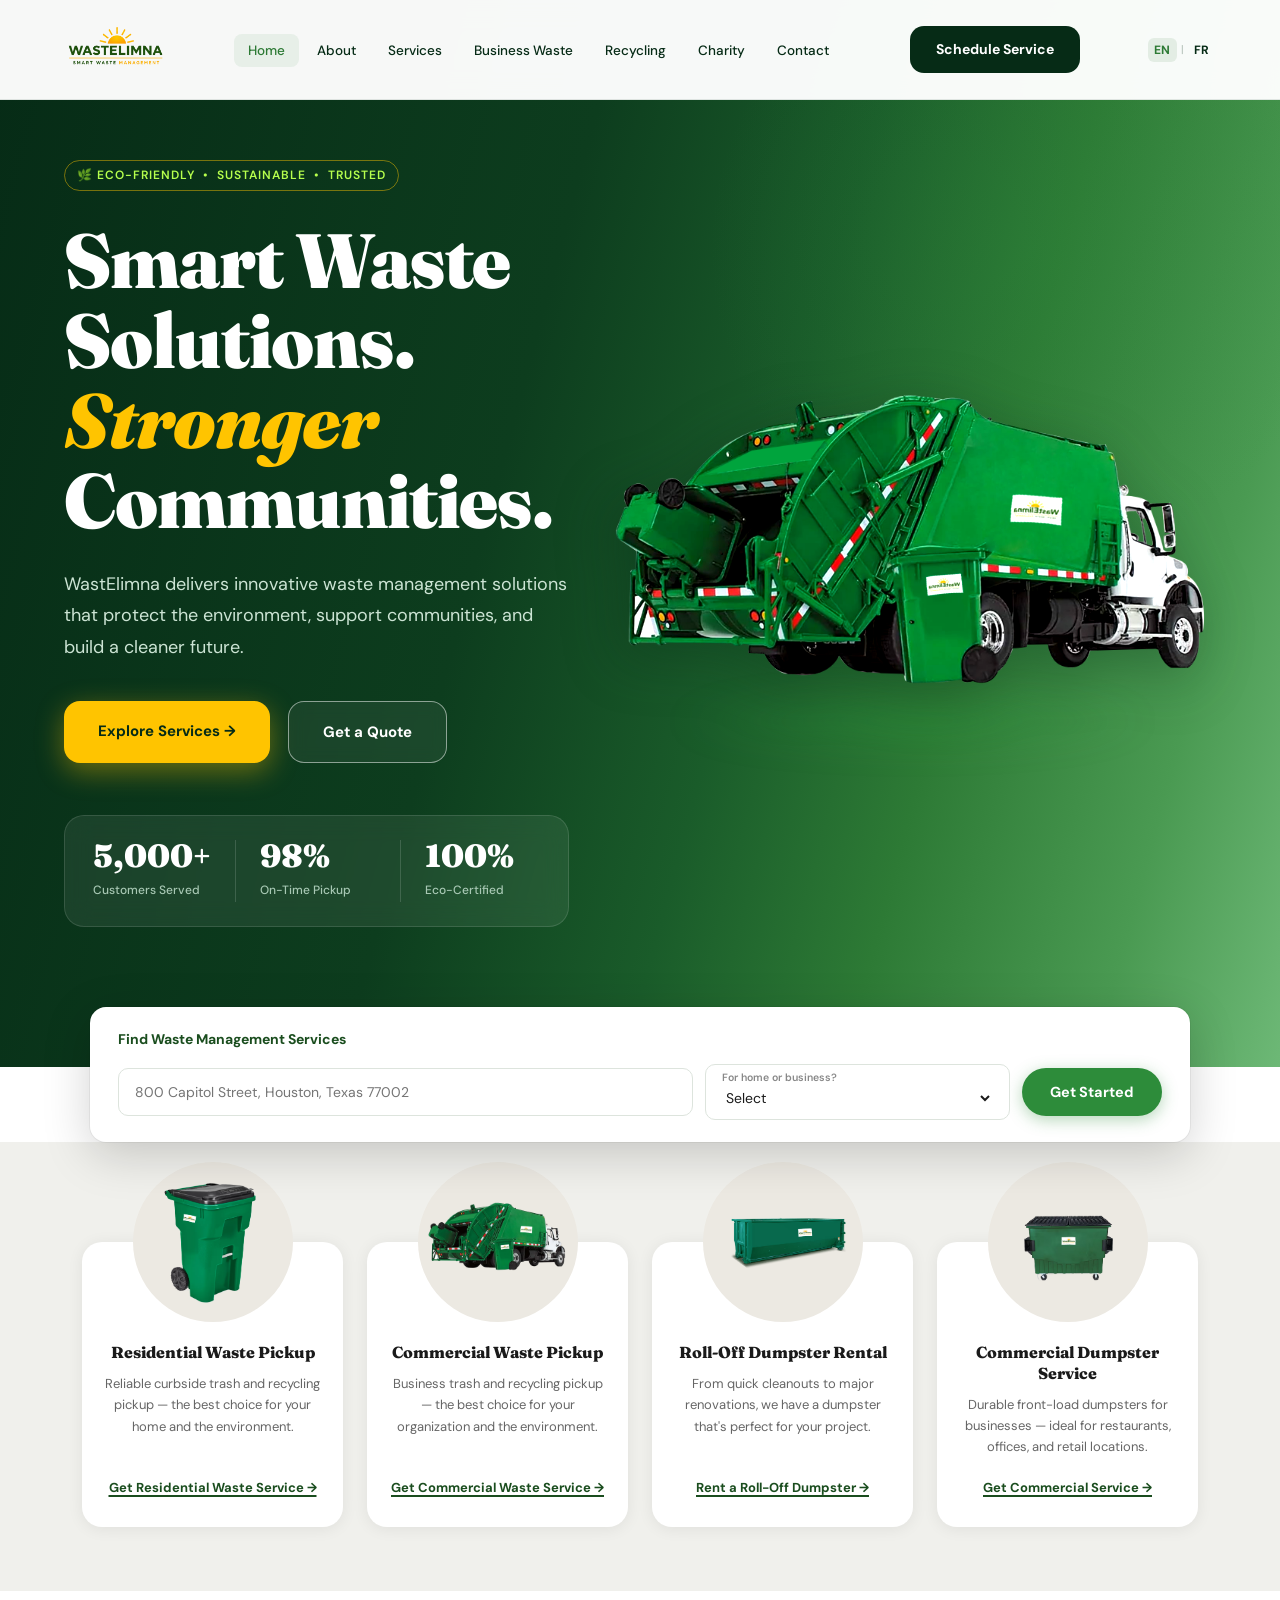
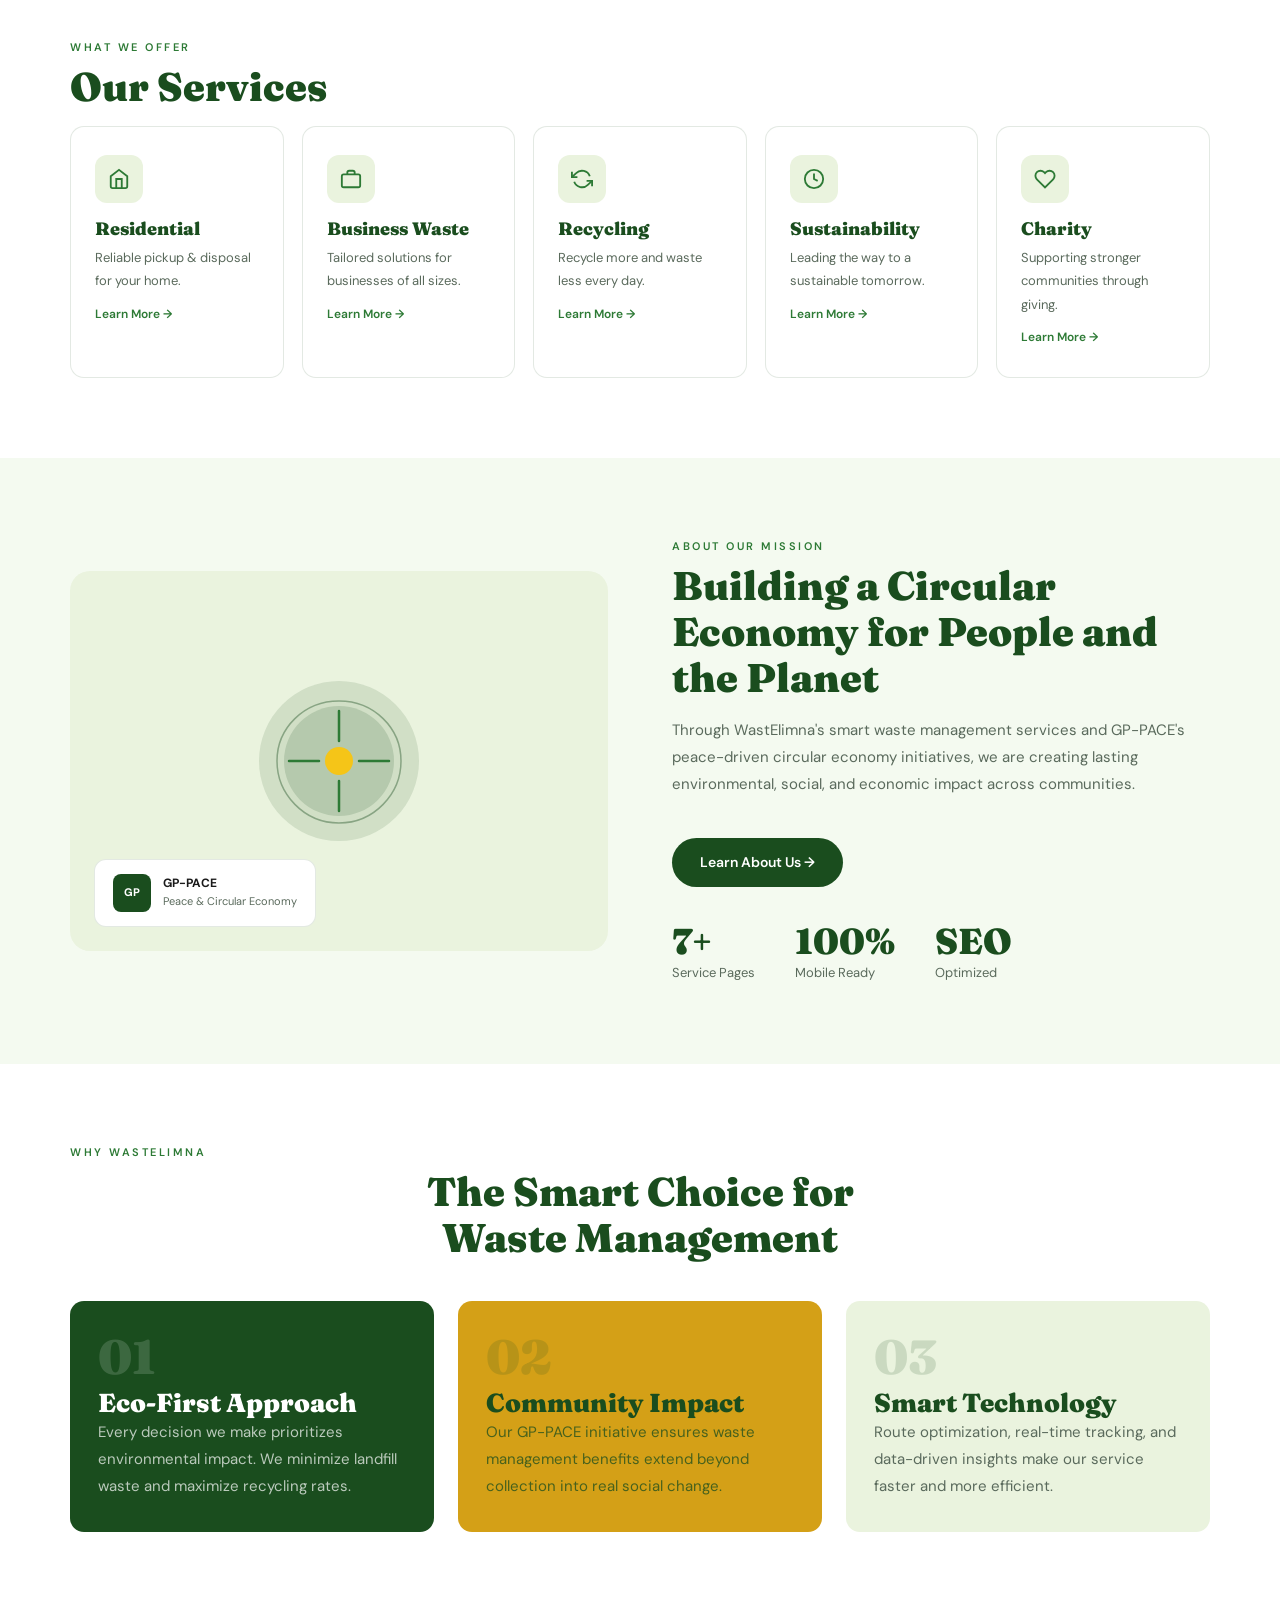
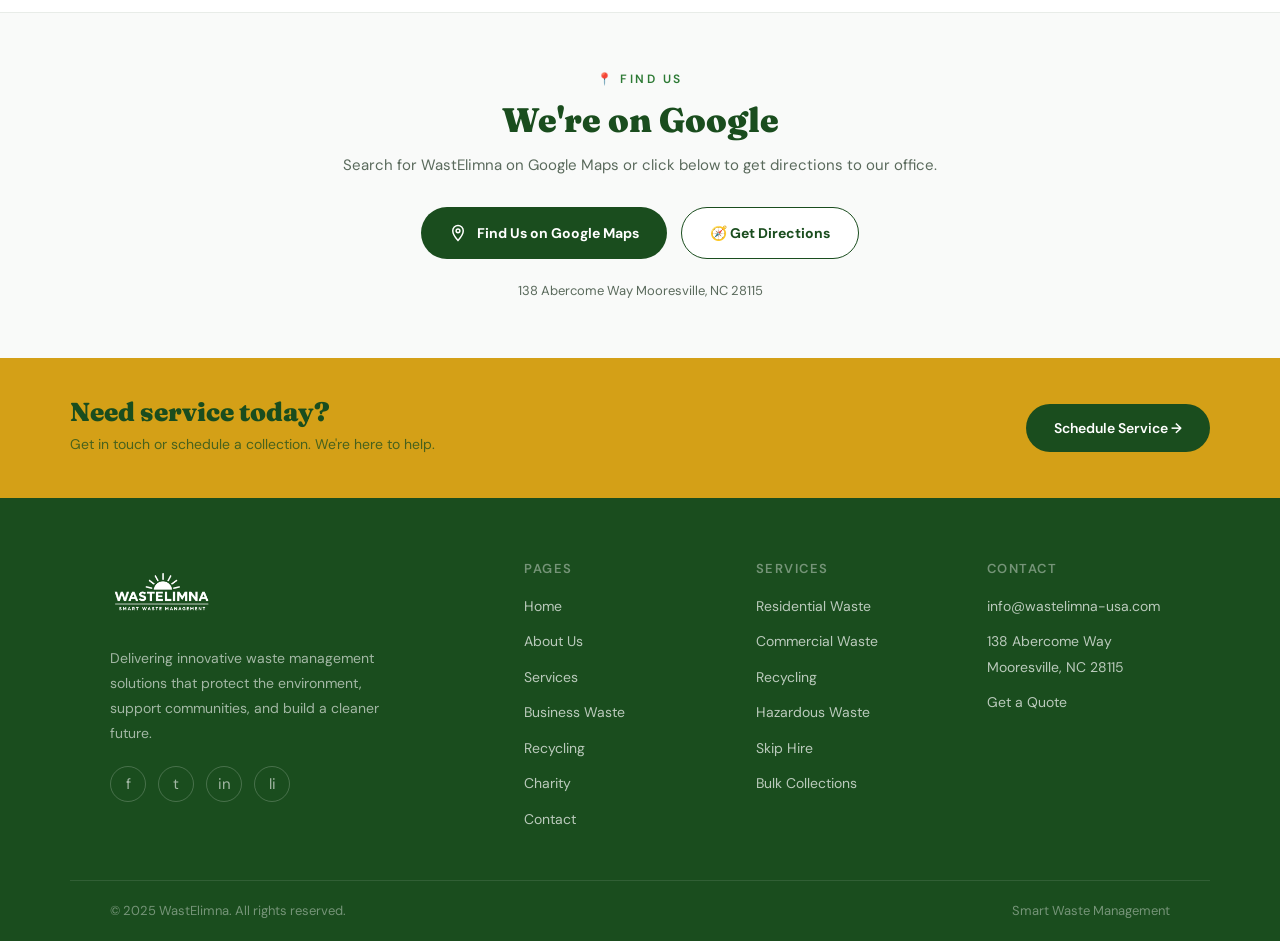
==== commit 6c14bbf9: "feat(contact): connect contact form to FormSubmit" ====
--- a/index.html
+++ b/index.html
@@ -4,14 +4,14 @@
   <meta charset="UTF-8"/>
   <meta name="viewport" content="width=device-width, initial-scale=1.0"/>
   <title>WastElimna – Smart Waste Management | Mooresville, NC</title>
-  <meta name="description" content="WastElimna provides professional waste management services in Mooresville, NC — residential pickup, commercial dumpsters, roll-off rentals, and recycling. Call +1 (704) 775-5053."/>
+  <meta name="description" content="WastElimna provides professional waste management services in Mooresville, NC — residential pickup, commercial dumpsters, roll-off rentals, and recycling.."/>
   <meta name="keywords" content="waste management Mooresville NC, dumpster rental Mooresville, recycling services NC, commercial waste pickup, WastElimna"/>
   <meta name="robots" content="index, follow"/>
   <link rel="canonical" href="https://wastelimna-usa.com/"/>
 
   <!-- Open Graph (Google + social sharing) -->
   <meta property="og:title" content="WastElimna – Smart Waste Management | Mooresville, NC"/>
-  <meta property="og:description" content="Professional waste management, dumpster rental, and recycling services in Mooresville, NC. Contact us at +1 (704) 775-5053."/>
+  <meta property="og:description" content="Professional waste management, dumpster rental, and recycling services in Mooresville, NC.."/>
   <meta property="og:url" content="https://wastelimna-usa.com/"/>
   <meta property="og:type" content="website"/>
   <meta property="og:image" content="https://wastelimna-usa.com/WE.png"/>
@@ -26,11 +26,10 @@
     "url": "https://wastelimna-usa.com",
     "logo": "https://wastelimna-usa.com/WE.png",
     "image": "https://wastelimna-usa.com/WE.png",
-    "telephone": "+17047755053",
-    "email": "info@wastelimna.com",
+    "email": "info@wastelimna-usa.com",
     "address": {
       "@type": "PostalAddress",
-      "streetAddress": "138 Abercorne Way Unit D",
+      "streetAddress": "138 Abercome Way",
       "addressLocality": "Mooresville",
       "addressRegion": "NC",
       "postalCode": "28115",
@@ -392,13 +391,13 @@
         <svg width="18" height="18" viewBox="0 0 24 24" fill="none" stroke="currentColor" stroke-width="2"><path d="M12 2C8.13 2 5 5.13 5 9c0 5.25 7 13 7 13s7-7.75 7-13c0-3.87-3.13-7-7-7z"/><circle cx="12" cy="9" r="2.5"/></svg>
         Find Us on Google Maps
       </a>
-      <a href="https://www.google.com/maps/dir/?api=1&destination=138+Abercorne+Way+Unit+D,+Mooresville,+NC+28115" target="_blank" rel="noopener"
+      <a href="https://www.google.com/maps/dir/?api=1&destination=138+Abercome+Way,+Mooresville,+NC+28115" target="_blank" rel="noopener"
          style="display:inline-flex;align-items:center;gap:10px;background:#fff;color:#1a4d1e;padding:14px 28px;border-radius:40px;font-size:14px;font-weight:700;text-decoration:none;border:1.5px solid #1a4d1e;transition:background 0.2s"
          onmouseover="this.style.background='#f0f7f0'" onmouseout="this.style.background='#fff'">
         🧭 Get Directions
       </a>
     </div>
-    <p style="font-size:13px;color:#5a6a5c;margin-top:20px">138 Abercorne Way Unit. D, Mooresville, NC 28115</p>
+    <p style="font-size:13px;color:#5a6a5c;margin-top:20px">138 Abercome Way Mooresville, NC 28115</p>
   </div>
 </section>
 
--- a/css/style.css
+++ b/css/style.css
@@ -223,15 +223,22 @@
 
 /* ── Badge ── */
 .badge {
-  display: inline-block;
-  padding: 12px 22px;
+  display: inline-flex;
+  flex-wrap: wrap;
+  justify-content: center;
+  gap: 4px;
+  padding: 10px 18px;
   border: 1px solid rgba(255,196,0,0.45);
   border-radius: 30px;
   color: #b6ff4d;
-  font-size: 13px;
+  font-size: 12px;
   font-weight: 700;
   letter-spacing: 1px;
   margin-bottom: 30px;
+  max-width: 100%;
+  box-sizing: border-box;
+  white-space: normal;
+  text-align: center;
 }
 
 /* ── Headline ── */
@@ -478,7 +485,7 @@
 .badge-white { background: rgba(255,255,255,0.15); color: #fff; }
 
 /* ─── PAGE HERO (inner pages) ─── */
-.page-hero { background: var(--green); padding: 64px 40px; }
+.page-hero { background: var(--green); padding: 164px 40px 64px; }
 .page-hero-inner { max-width: 1140px; margin: 0 auto; }
 .page-hero h1 { color: #fff; margin-bottom: 14px; }
 .page-hero p { color: rgba(255,255,255,0.75); max-width: 560px; font-size: 16px; }
@@ -515,13 +522,29 @@
 .cta-strip h3 { font-family: 'Fraunces', serif; font-size: 26px; color: var(--green); }
 .cta-strip p { color: var(--green); opacity: 0.75; font-size: 14px; margin-top: 4px; }
 
+/* ─── LANGUAGE SWITCHER ─── */
+.lang-switcher { display: flex; align-items: center; gap: 4px; }
+.ls-btn {
+  background: none; border: none; cursor: pointer;
+  font-size: 12px; font-weight: 700; letter-spacing: 0.5px;
+  color: #062b16; padding: 4px 6px; border-radius: 6px;
+  transition: color 0.2s, background 0.2s;
+  font-family: 'DM Sans', sans-serif;
+}
+.ls-btn:hover { background: rgba(6,43,22,0.08); }
+.ls-btn.ls-active { color: #2d7a35; background: rgba(45,122,53,0.10); }
+.ls-sep { font-size: 11px; color: rgba(6,43,22,0.3); }
+/* Hide Google's default bar */
+.goog-te-banner-frame, .skiptranslate { display: none !important; }
+body { top: 0 !important; }
+
 /* ─── RESPONSIVE ─── */
 @media (max-width: 900px) {
   .navbar { padding: 0 20px; }
   .nav-links, .nav-cta { display: none; }
   .hamburger { display: flex; }
 
-  .hero { padding: 100px 5% 60px; }
+  .hero { padding: 140px 5% 60px; }
   .hero-content { grid-template-columns: 1fr; }
   .hero-image {
     display: flex;
@@ -542,7 +565,7 @@
   .quote-box { position: relative; right: auto; bottom: auto; width: 100%; margin-top: 32px; }
   .quote-box form { flex-direction: column; }
   .section, .section-sm { padding: 56px 20px; }
-  .page-hero { padding: 48px 20px; }
+  .page-hero { padding: 140px 20px 48px; }
   .grid-2, .grid-3, .grid-4, .grid-5 { grid-template-columns: 1fr; }
   .grid-split { grid-template-columns: 1fr; gap: 32px; }
   .footer-main { grid-template-columns: 1fr 1fr; gap: 32px; padding: 48px 20px 32px; }
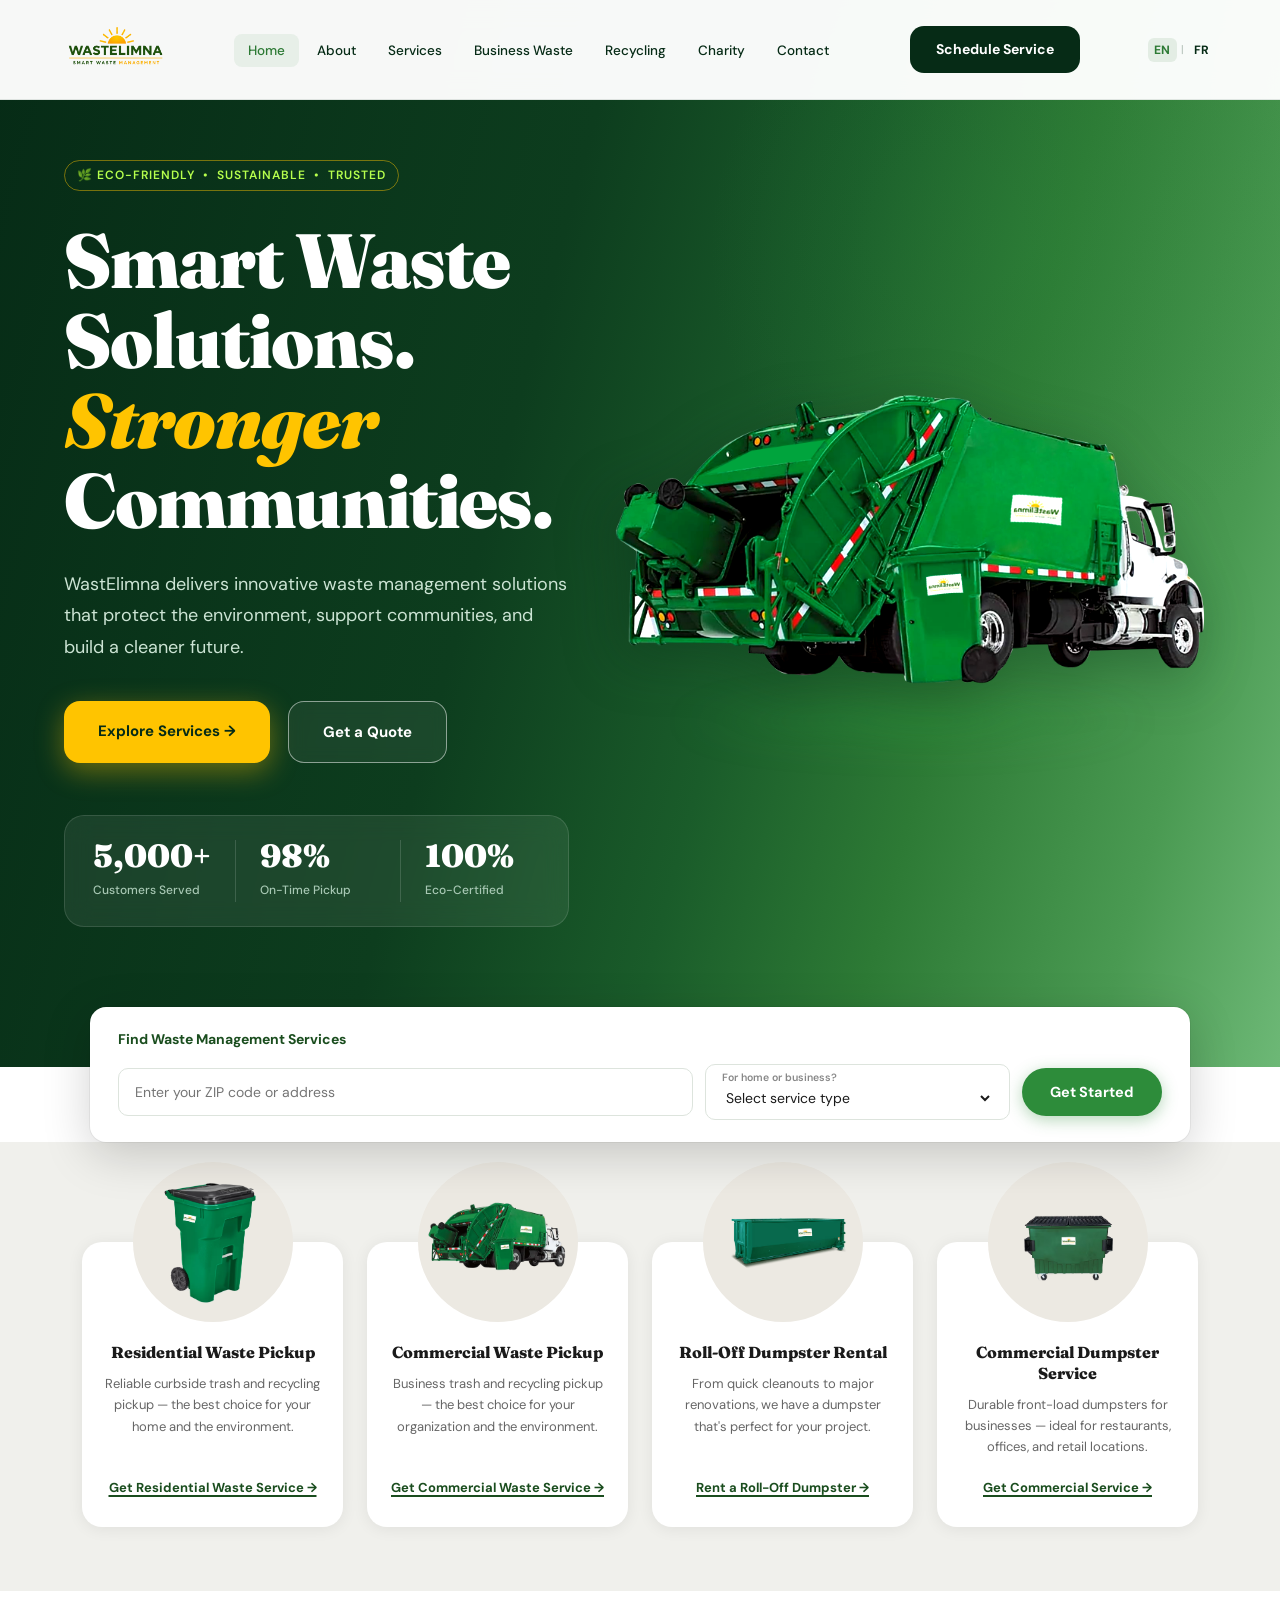
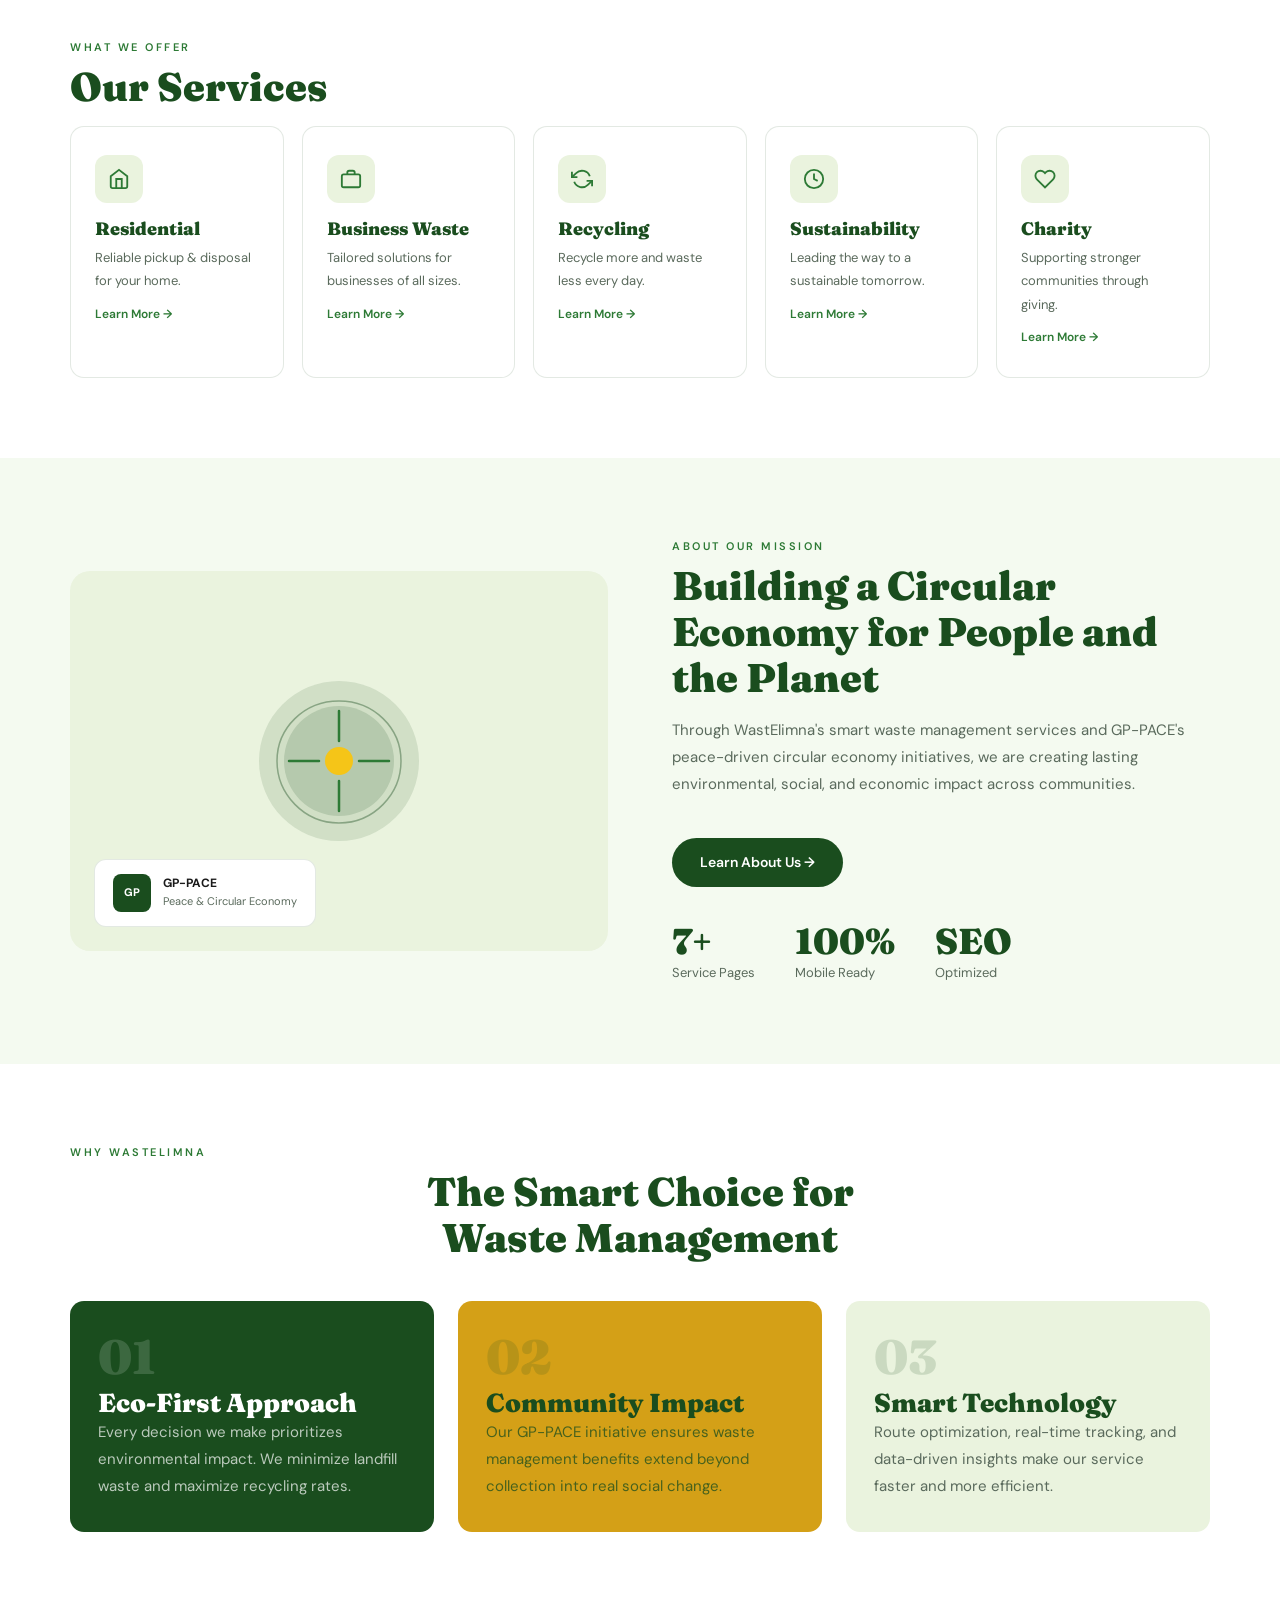
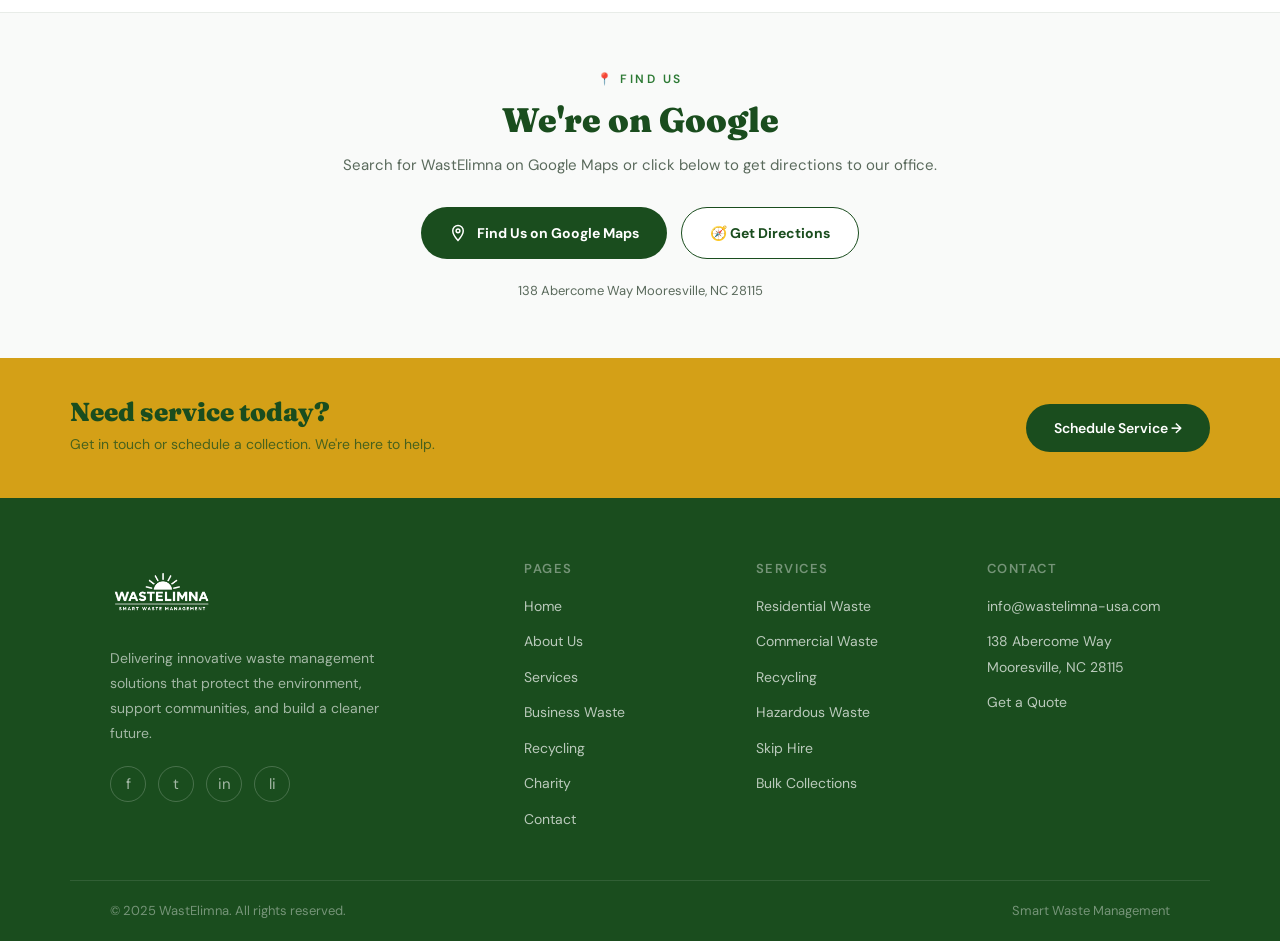
==== commit 93523894: "fix(contact): use standard FormSubmit form" ====
--- a/index.html
+++ b/index.html
@@ -210,11 +210,11 @@
   <div class="find-bar">
     <p class="find-bar-title">Find Waste Management Services</p>
     <form class="find-bar-form" onsubmit="location.href='pages/contact.html';return false;">
-      <input type="text" placeholder="800 Capitol Street, Houston, Texas 77002" class="find-bar-input"/>
+      <input type="text" placeholder="Enter your ZIP code or address" class="find-bar-input" autocomplete="new-password"/>
       <div class="find-bar-select-wrap">
         <label class="find-bar-label">For home or business?</label>
         <select class="find-bar-select">
-          <option value="">Select</option>
+          <option value="">Select service type</option>
           <option>Residential Home</option>
           <option>Small Business</option>
           <option>Commercial / Industrial</option>
--- a/css/style.css
+++ b/css/style.css
@@ -538,41 +538,110 @@
 .goog-te-banner-frame, .skiptranslate { display: none !important; }
 body { top: 0 !important; }
 
-/* ─── RESPONSIVE ─── */
+/* ═══════════════════════════════════
+   RESPONSIVE  —  tablet (≤1024px)
+   ═══════════════════════════════════ */
+@media (max-width: 1024px) {
+  .hero-content { gap: 24px; }
+  .hero h1 { font-size: clamp(34px, 5vw, 56px); }
+  .grid-4 { grid-template-columns: repeat(2, 1fr); }
+  .grid-5 { grid-template-columns: repeat(3, 1fr); }
+  .footer-main { grid-template-columns: 1fr 1fr; gap: 32px; padding: 48px 32px 32px; }
+}
+
+/* ═══════════════════════════════════
+   RESPONSIVE  —  mobile (≤900px)
+   ═══════════════════════════════════ */
 @media (max-width: 900px) {
-  .navbar { padding: 0 20px; }
+  /* ── Navbar ── */
+  .navbar { padding: 0 16px; height: 80px; }
   .nav-links, .nav-cta { display: none; }
   .hamburger { display: flex; }
 
-  .hero { padding: 140px 5% 60px; }
-  .hero-content { grid-template-columns: 1fr; }
+  /* ── Hero ── */
+  .hero { padding: 120px 5% 56px; }
+  .hero-content { grid-template-columns: 1fr; gap: 20px; }
+  .hero-text { order: 1; }
+  .hero h1 { font-size: clamp(32px, 8vw, 46px); }
+  .hero-text > p { font-size: 16px; }
+  .hero-cta-btns { flex-direction: column; gap: 12px; }
+  .hero-cta-btns .hbtn { width: 100%; justify-content: center; }
   .hero-image {
     display: flex;
     justify-content: center;
-    margin-top: 24px;
+    margin-top: 16px;
     order: 2;
   }
-  .hero-image img {
-    max-width: 100%;
-    width: 90vw;
-    transform: none;
-  }
-  .hero-text { order: 1; }
-  .hero h1 { font-size: 38px; }
+  .hero-image img { max-width: 100%; width: 88vw; transform: none; }
+
+  /* ── Stats ── */
   .stats { flex-direction: column; gap: 16px; }
   .stats div { border-right: none; border-bottom: 1px solid rgba(255,255,255,0.15); padding: 0 0 16px; margin: 0 0 16px; }
-  .stats div:last-child { border-bottom: none; padding-bottom: 0; margin-bottom: 0; }
-  .quote-box { position: relative; right: auto; bottom: auto; width: 100%; margin-top: 32px; }
+  .stats div:last-child { border-bottom: none; padding: 0; margin: 0; }
+
+  /* ── Find bar ── */
+  .find-bar-wrap { margin-top: 0; padding: 0 12px; }
+  .find-bar { padding: 20px 16px; border-radius: 14px; }
+  .find-bar-form { flex-direction: column; align-items: stretch; gap: 10px; }
+  .find-bar-input { width: 100%; font-size: 14px; }
+  .find-bar-select-wrap { width: 100%; }
+  .find-bar-select { font-size: 14px; }
+  .find-bar-btn { width: 100%; justify-content: center; padding: 14px; font-size: 15px; }
+  .find-bar-label { font-size: 11px; }
+  .search-bar button { border-radius: 12px; width: 100%; justify-content: center; }
+  .search-wrap { padding: 0 16px; }
+
+  /* ── Sections ── */
+  .section { padding: 56px 16px; }
+  .section-sm { padding: 40px 16px; }
+  .page-hero { padding: 120px 16px 48px; }
+  .page-hero h1 { font-size: clamp(26px, 7vw, 40px); }
+
+  /* ── Grids ── */
+  .grid-2 { grid-template-columns: 1fr; gap: 20px; }
+  .grid-3 { grid-template-columns: 1fr; gap: 20px; }
+  .grid-4 { grid-template-columns: 1fr; gap: 20px; }
+  .grid-5 { grid-template-columns: repeat(2, 1fr); gap: 16px; }
+  .grid-split { grid-template-columns: 1fr; gap: 32px; }
+
+  /* ── Contact form ── */
+  .contact-form-grid { grid-template-columns: 1fr !important; }
+
+  /* ── Footer ── */
+  .footer-main { grid-template-columns: 1fr; gap: 28px; padding: 40px 16px 24px; }
+  .footer-bottom { padding: 16px; flex-direction: column; gap: 8px; text-align: center; font-size: 13px; }
+
+  /* ── CTA strip ── */
+  .cta-strip { padding: 28px 16px; }
+  .cta-strip-inner { flex-direction: column; text-align: center; gap: 16px; }
+  .cta-strip h3 { font-size: 22px; }
+
+  /* ── Misc ── */
+  .quote-box { position: relative; right: auto; bottom: auto; width: 100%; margin-top: 24px; }
   .quote-box form { flex-direction: column; }
-  .section, .section-sm { padding: 56px 20px; }
-  .page-hero { padding: 140px 20px 48px; }
-  .grid-2, .grid-3, .grid-4, .grid-5 { grid-template-columns: 1fr; }
-  .grid-split { grid-template-columns: 1fr; gap: 32px; }
-  .footer-main { grid-template-columns: 1fr 1fr; gap: 32px; padding: 48px 20px 32px; }
-  .footer-bottom { padding: 20px; flex-direction: column; gap: 12px; text-align: center; }
-  .search-bar { flex-direction: column; }
-  .search-wrap { padding: 0 20px; }
-  .cta-strip { padding: 32px 20px; }
-  .cta-strip-inner { flex-direction: column; text-align: center; }
-  .stats-row { flex-wrap: wrap; gap: 24px; }
-}
+  .stats-row { flex-wrap: wrap; gap: 20px; }
+  .info-grid { grid-template-columns: 1fr !important; }
+}
+
+/* ═══════════════════════════════════
+   RESPONSIVE  —  small phones (≤480px)
+   ═══════════════════════════════════ */
+@media (max-width: 480px) {
+  .navbar { height: 70px; }
+  .hero { padding: 110px 4% 48px; }
+  .hero h1 { font-size: clamp(28px, 9vw, 38px); }
+  .badge { font-size: 10px; padding: 8px 12px; letter-spacing: 0.5px; }
+  .hero-image img { width: 95vw; }
+  .section { padding: 44px 14px; }
+  .page-hero { padding: 106px 14px 40px; }
+  .page-hero h1 { font-size: clamp(22px, 8vw, 32px); }
+  .grid-5 { grid-template-columns: 1fr; }
+  .footer-main { grid-template-columns: 1fr; padding: 32px 14px 20px; }
+  .footer-social a { width: 36px; height: 36px; font-size: 13px; }
+  .cta-strip { padding: 24px 14px; }
+  h2 { font-size: clamp(22px, 6vw, 32px); }
+  h3 { font-size: clamp(18px, 5vw, 22px); }
+  .btn { padding: 11px 20px; font-size: 13px; }
+  .nav-logo img { height: 50px !important; }
+  .mobile-drawer { width: 100vw; }
+}
